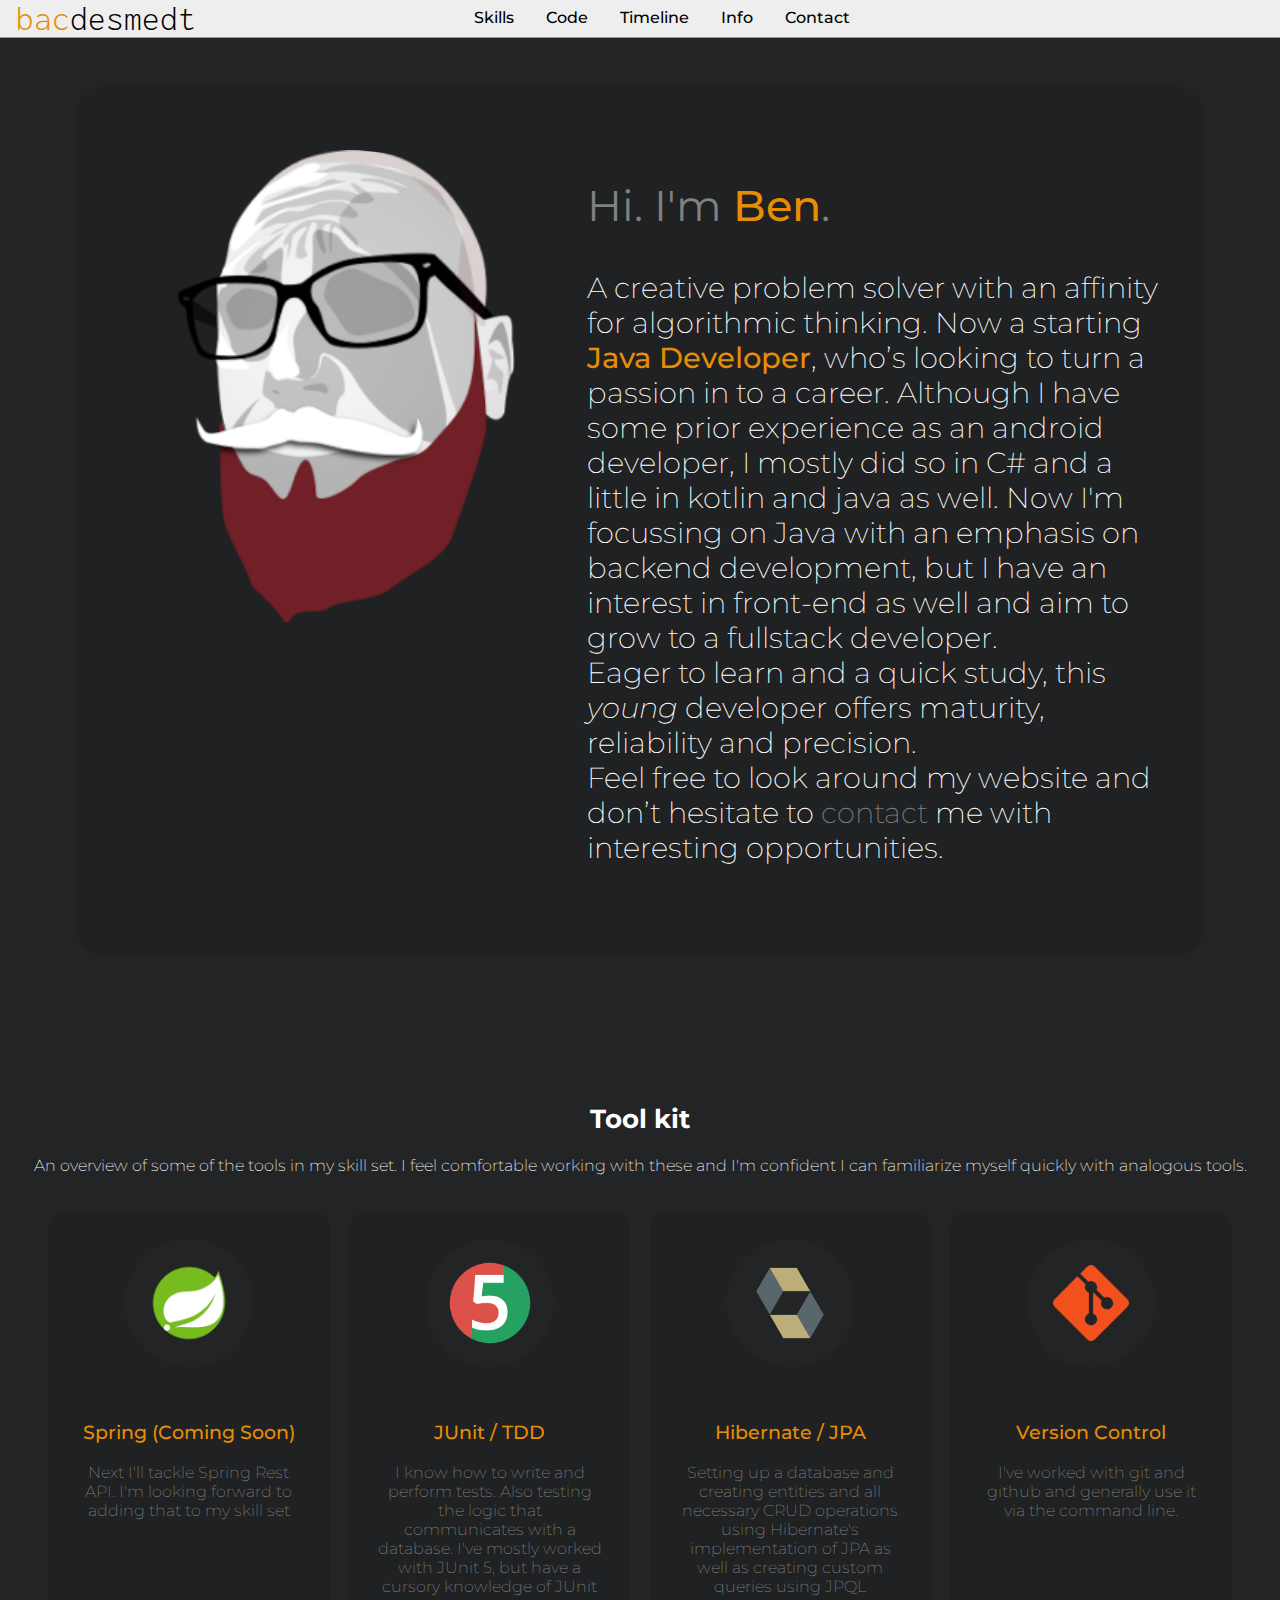
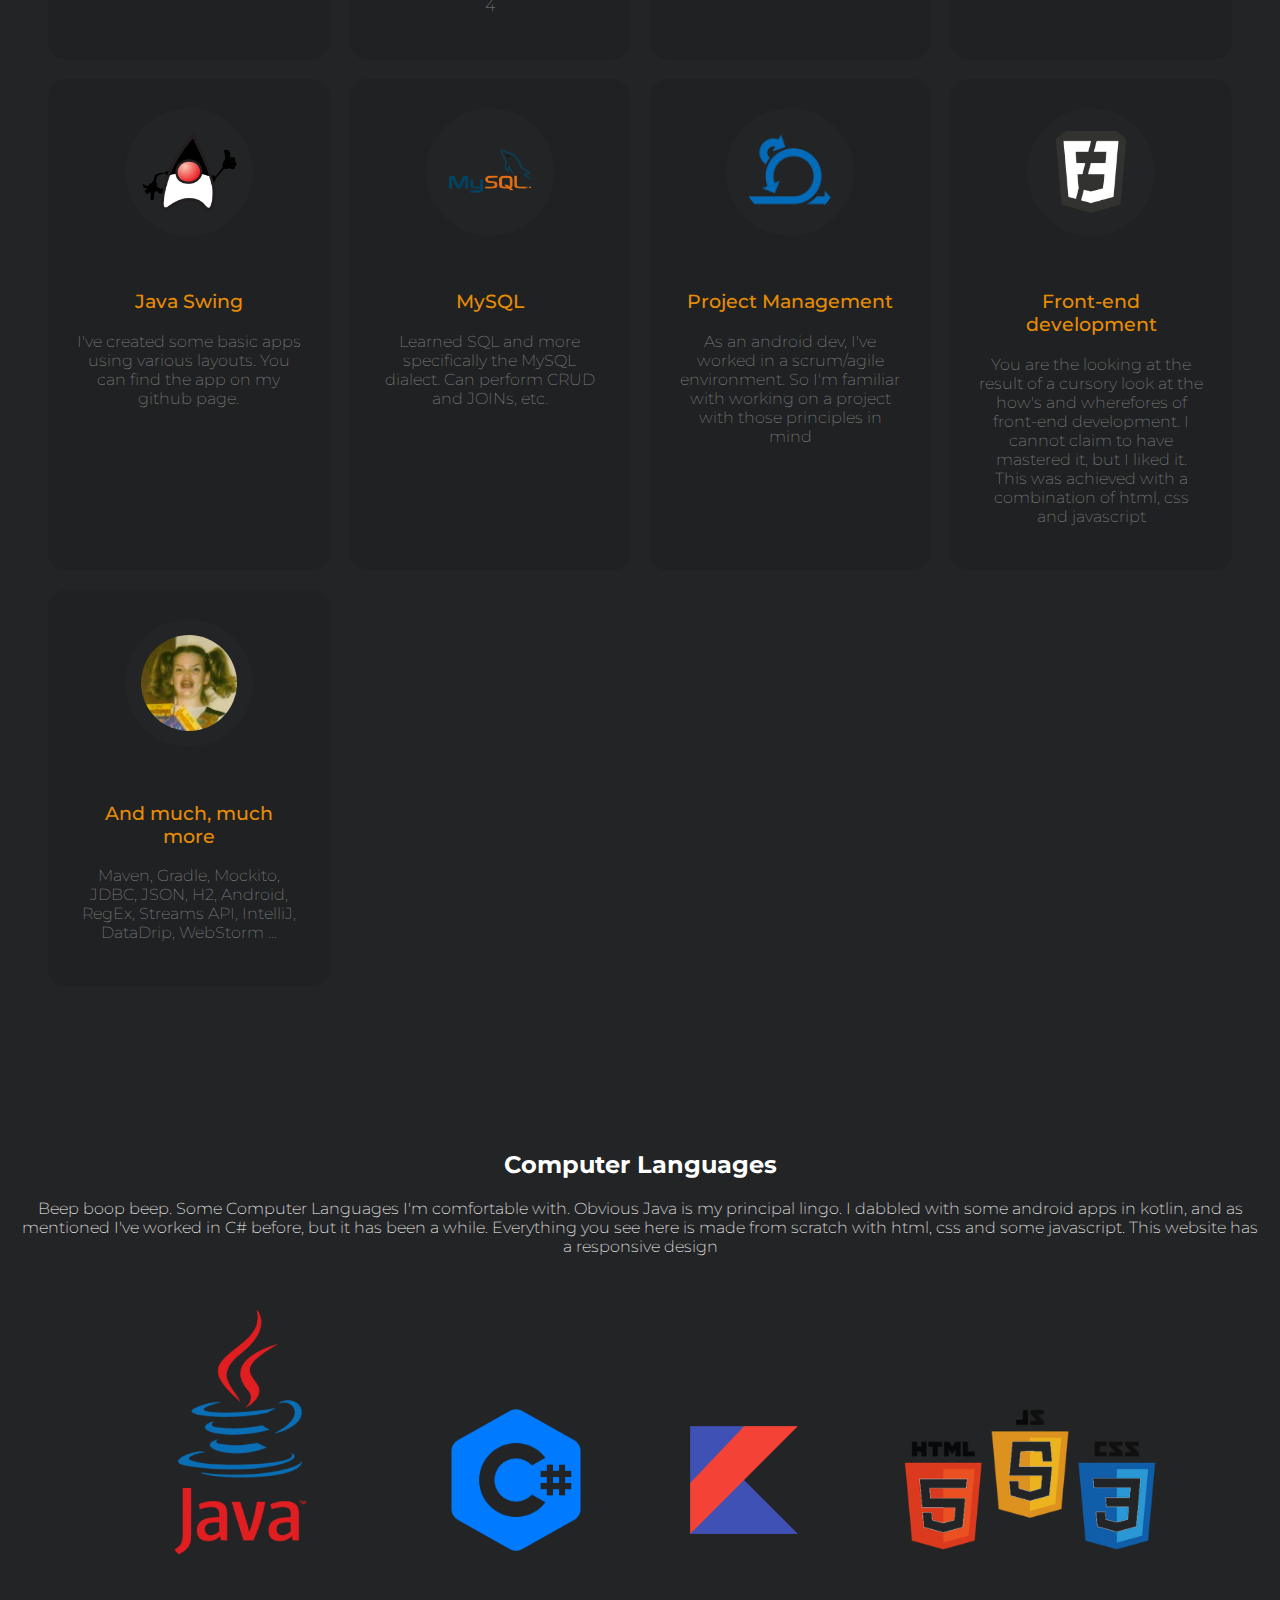
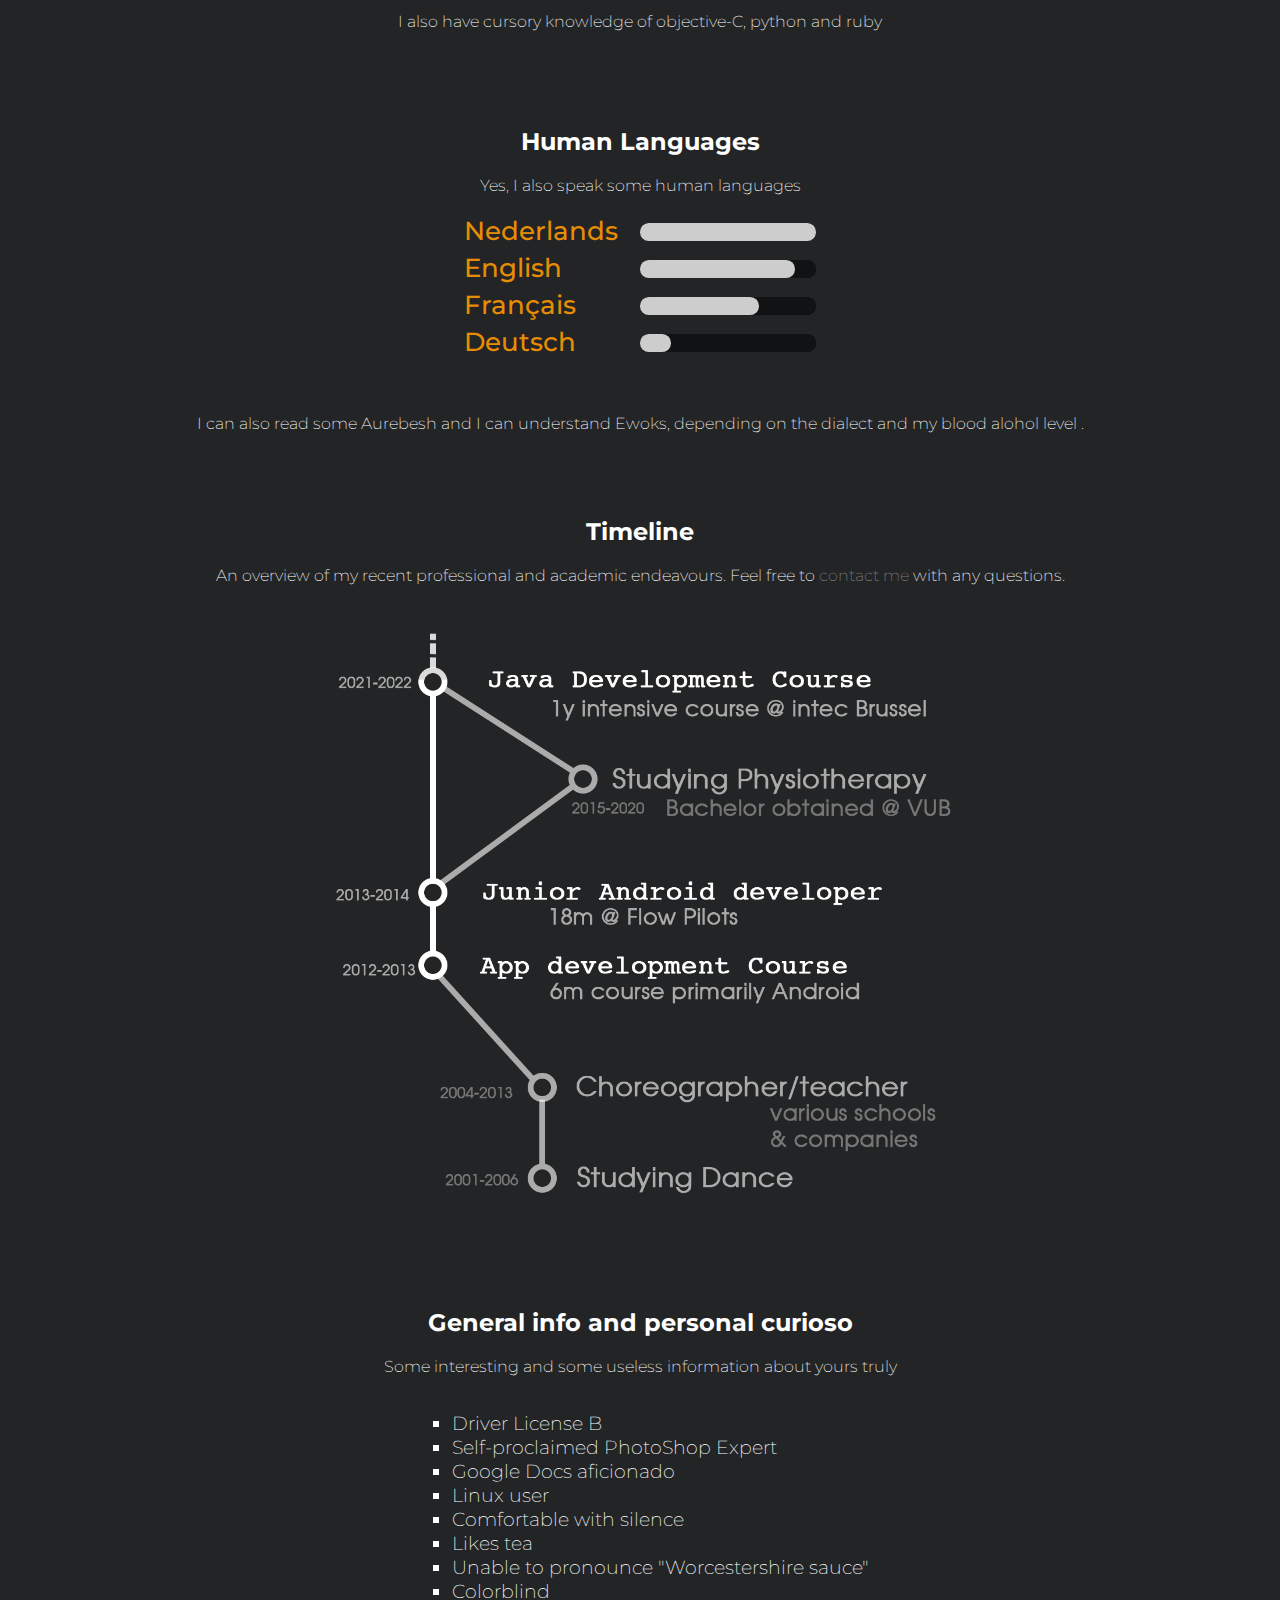
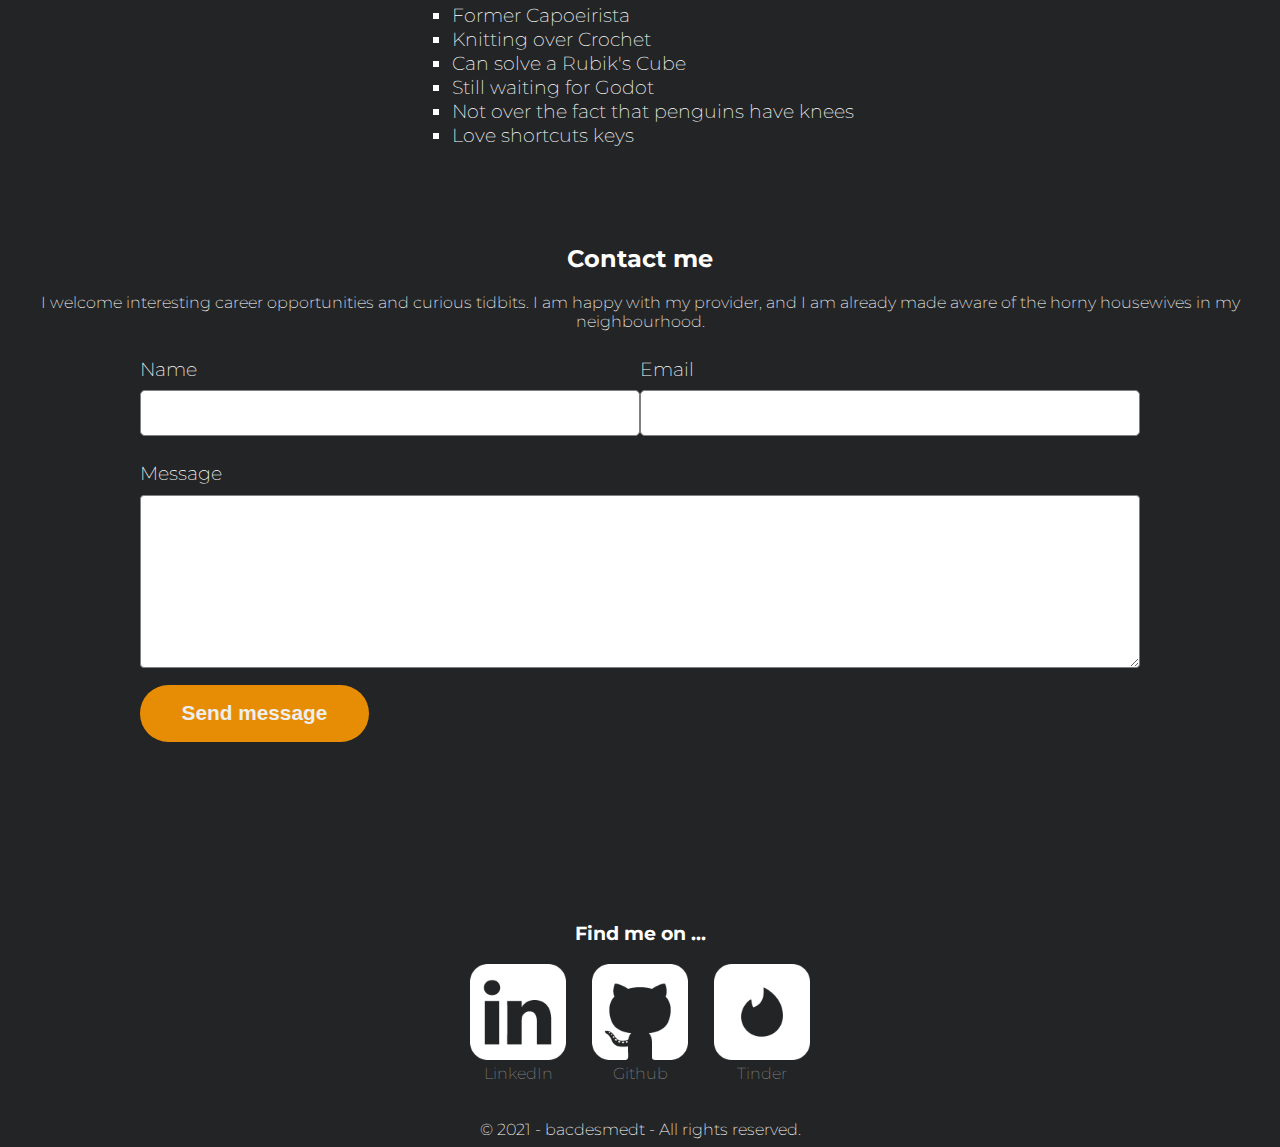
==== index.html @ c7a1760e "refactoring" ====
<!DOCTYPE html>
<html lang="en" xmlns="http://www.w3.org/1999/html" prefix="og: https://ogp.me/ns#">
<head>
    <meta charset="UTF-8">
    <meta name="viewport" content="width=device-width, initial-scale=1.0">
    <title>bacdesmedt</title>
    <meta property="og:title" content="bacdesmedt" />
    <meta property="og:description" content="Java Dev looking for career opportunities" />
    <meta property="og:url" content="https://bendesmedt.github.io/" />
    <meta property="og:image" content="https://bendesmedt.github.io/images/logo.svg" />
    <meta property="og:image:secure_url" content="https://bendesmedt.github.io/images/logo.svg" />
    <meta property="og:image:type" content="image/svg+xml" />
    <meta property="og:image:width" content="400" />
    <meta property="og:image:height" content="400" />
    <link rel="shortcut icon" type="image/png" href="images/logo.svg"/>
    <link rel="stylesheet" href="css/main.css">

</head>
<body class="main-body">

<header id="nav-header" class="navbar">
    <div class="container-header">
        <a class="logo-text" href="#intro"><span>bac</span>desmedt</a>
        <a class="logo-img" href="#intro"><img src="" alt="logo"></a>
        <img id="mobile-cta" class="mobile-menu" src="images/menu.svg" alt="Open Navigation">
        <nav>
            <img id="mobile-exit" class="mobile-menu-exit" src="images/exit.svg" alt="Close Navigation">
            <ul>
                <!--                <li><a href="#intro">Top</a></li>-->
                <li><a href="#tools">Skills</a></li>
                <li><a href="#languages">Code</a></li>
                <li><a href="#history">Timeline</a></li>
                <li><a href="#general">Info</a></li>
                <li><a href="#contact">Contact</a></li>
            </ul>
        </nav>
    </div>
    <script src="js/mobile-nav.js"></script>
</header>

<article id="intro">
    <div class="container">
        <div class="image-col">
            <img src="images/face.png" alt="man's face"/>
        </div>
        <div class="text-col">
            <p>
            <h1>Hi. I'm <strong>Ben</strong>.</h1>
            </p>
            <p>A creative problem solver with an affinity for algorithmic thinking. Now a starting
                <strong>Java Developer</strong>, who’s looking to turn a passion in to a career.
                Although I have some prior experience as an android developer, I mostly did so in C# and a little in
                kotlin
                and java as well. Now I'm focussing on Java with an emphasis on backend development, but I have an
                interest
                in front-end as well and aim to grow to a fullstack developer.<br>
                Eager to learn and a quick study, this <i>young</i> developer offers maturity,
                reliability
                and precision.<br>
                Feel free to look around my website and don’t hesitate to <a href="#contact">contact
                </a> me with interesting opportunities.
                <!--							<a href="#work" class="button large scrolly">Learn about what I do</a>-->
        </div>
    </div>
</article>

<article id="tools">
    <header>
        <h2>Tool kit</h2>
        <p>An overview of some of the tools in my skill set. I feel comfortable working with these and I'm confident
            I can familiarize myself quickly with analogous tools.</p>
    </header>
    <div class="tool-box">
        <article class="tool-frame">
            <span><img src="images/spring.png" alt="spring logo"></span>
            <h3>Spring (Coming Soon) </h3>
            <p>Next I'll tackle Spring Rest API. I'm looking forward to adding that to my skill set</p>
        </article>
        <article class="tool-frame">
            <span><img src="images/junit.png" alt="junit logo"></span>
            <h3>JUnit / TDD</h3>
            <p>I know how to write and perform tests. Also testing the logic that communicates with a database. I've
                mostly worked with JUnit 5, but have a cursory knowledge of JUnit 4</p>
        </article>
        <article class="tool-frame">
            <span><img src="images/hibernate.png" alt="hibernate logo"></span>
            <h3>Hibernate / JPA</h3>
            <p>Setting up a database and creating entities and all necessary CRUD operations using Hibernate's
                implementation of JPA as well as creating custom queries using JPQL</p>
        </article>
        <article class="tool-frame">
            <span><img src="images/git.png" alt="swing logo"></span>
            <h3>Version Control</h3>
            <p>I've worked with git and github and generally use it via the command line. </p>
        </article>
        <article class="tool-frame">
            <span><img src="images/javathumbsup.png" alt="swing logo"></span>
            <h3>Java Swing</h3>
            <p>I've created some basic apps using various layouts. You can find the app on my github page. </p>
        </article>
        <article class="tool-frame">
            <span><img src="images/mysql.png" alt="mysql logo"></span>
            <h3>MySQL</h3>
            <p>Learned SQL and more specifically the MySQL dialect. Can perform CRUD and JOINs, etc.</p>
        </article>
        <article class="tool-frame">
            <span><img src="images/scrum.png" alt="scrum / agile logo"></span>
            <h3>Project Management</h3>
            <p>As an android dev, I've worked in a scrum/agile environment. So I'm familiar with working on a
                project with those principles in mind </p>
        </article>
        <article class="tool-frame">
            <span><img src="images/frontend.png" alt="frontend logo"></span>
            <h3>Front-end development</h3>
            <p>You are the looking at the result of a cursory look at the how's and wherefores of
                front-end development. I cannot claim to have mastered it, but I liked it. This was achieved with a
                combination of html, css and javascript</p>
        </article>
        <article class="tool-frame">
            <span><img src="images/ermahgerd.png" alt="funny face"></span>
            <h3>And much, much more</h3>
            <p>Maven, Gradle, Mockito, JDBC, JSON, H2, Android, RegEx, Streams API, IntelliJ, DataDrip, WebStorm ...</p>
        </article>
    </div>
</article>

<article id="languages">
    <div class="computer-languages">
        <header>
            <h2>Computer Languages</h2>
            <p>Beep boop beep. Some Computer Languages I'm comfortable with. Obvious Java is my principal lingo. I
                dabbled with some android apps in kotlin, and as mentioned I've worked in C# before, but it has been
                a while. Everything you see here is made from scratch with html, css and some javascript. This
                website has a responsive design</p>
        </header>
        <div class="computer-languages-logos">
            <img src="images/java.png" alt="java logo" class="lingo" id="java-logo">
            <img src="images/csharp.png" alt="C sharp logo" class="lingo">
            <img src="images/kotlin.png" alt="kotlin logo" class="lingo">
            <img src="images/frontend3.png" alt="logos of html, javascript and css" class="lingo">
        </div>
        <p>I also have cursory knowledge of objective-C, python and ruby</p>
    </div>
    <div class="human-languages">
        <header>
            <h2>Human Languages</h2>
            <p>Yes, I also speak some human languages</p>
        </header>
        <table class="language-table">
            <tr>
                <td><label for="file">Nederlands</label></td>
                <td>
                    <progress id="file" value="100" max="100"></progress>
                </td>
            </tr>
            <tr>
                <td><label for="file">English</label></td>
                <td>
                    <progress id="file" value="88" max="100"></progress>
                </td>
            </tr>
            <tr>
                <td><label for="file">Français</label></td>
                <td>
                    <progress id="file" value="68" max="100"></progress>
                </td>
            </tr>
            <tr>
                <td><label for="file">Deutsch</label></td>
                <td>
                    <progress id="file" value="18" max="100"></progress>
                </td>
            </tr>
        </table>
        <p>I can also read some Aurebesh and I can understand Ewoks, depending on the dialect and my blood alohol level
            .</p>
    </div>
</article>

<article id="history">
    <div class="history-container">
        <header>
            <h2>Timeline</h2>
            <p>An overview of my recent professional and academic endeavours. Feel free to <a href="#contact">contact me
            </a> with any questions. </p>
        </header>
        <img src="images/timelinewhite.png" alt="timeline of my career" class="timeline">
    </div>
</article>

<article id="general">
        <header>
            <h2>General info and personal curioso</h2>
            <p>Some interesting and some useless information about yours truly</p>
        </header>
    <div class="general-container">
        <ul class="curioso">
            <li>Driver License B</li>
            <li>Self-proclaimed PhotoShop Expert</li>
            <li>Google Docs aficionado</li>
            <li>Linux user</li>
            <li>Comfortable with silence</li>
            <li>Likes tea</li>
            <li>Unable to pronounce "Worcestershire sauce"</li>
            <li>Colorblind</li>
            <li>Former Capoeirista</li>
            <li>Knitting over Crochet</li>
            <li>Can solve a Rubik's Cube</li>
            <li>Still waiting for Godot</li>
            <li>Not over the fact that penguins have knees</li>
            <li>Love shortcuts keys</li>
        </ul>
    </div>
</article>

<article id="contact">
    <header>
        <h2>Contact me</h2>
        <p>I welcome interesting career opportunities and curious tidbits.
            I am happy with my provider, and I am already made aware of the horny housewives in my neighbourhood.
        </p>
    </header>
    <div class="container">

        <form action="">
<!--        <form action="mailto:bac.desmedt@gmail.com">-->
            <div class="info-input">
                <div><label for="name">Name</label>
                    <input type="text" id="name" name="name"></div>
                <div><label for="email">Email</label>
                    <input type="email" id="email" name="email"></div>
            </div>

            <label for="message">Message</label>
            <textarea name="message" id="message" cols="30" rows="10"></textarea>

            <input type="submit" class="send-message-action" value="Send message">
        </form>

    </div>
</article>

<article id="socials">
    <div/>
    <h3>Find me on ...</h3>
    <div class="container">
        <div>
            <a href=" www.linkedin.com/in/bacdesmedt">
                <span class="label">
                    <img src="images/ic_linkedin.png" alt="LinkedIn">
                    <br>LinkedIn
                </span>
            </a>
        </div>
        <div>
            <a href="https://github.com/bacdesmedt">
                <span class="label">
                    <img src="images/ic_github.png" alt="GitHub">
                    <br>Github
                </span>
            </a>
        </div>
        <div>
            <a href="https://tinyurl.com/tinderben">
                <span class="label">
                    <img src="images/ic_tinder.png" alt="Tinder">
                    <br>Tinder
                </span>
            </a>
        </div>
        <!--                    <li><a href="#" class="icon brands fa-instagram"><span class="label">Instagram</span></a></li>-->

    </div>
</article>

<footer id="foot">
    <div>
        &copy; 2021 - bacdesmedt - All rights reserved.
    </div>
</footer>
</body>
</html>
---- css/main.css ----
@import url("https://fonts.googleapis.com/css2?family=Montserrat:wght@200;500;700&display=swap");
@import url("https://fonts.googleapis.com/css2?family=Inconsolata:wght@300;400;500&display=swap");
:root {
  --primary-color: #232425;
  --secundary-color: #202122;
  --accent-color: #e78d05;
  --light-color: #eeeeee;
  --light-color-fade: #eeeeee77;
}

html {
  scroll-behavior: smooth;
  -ms-overflow-style: none;
  scrollbar-width: none;
}
html::-webkit-scrollbar {
  display: none;
}

html, body, div, article, section, table {
  margin: 0;
  padding: 0;
  border: 0;
  font-family: "Montserrat", system-ui;
  font-weight: 200;
  font-size: 100%;
  vertical-align: center;
}

a {
  color: var(--light-color-fade);
  text-decoration: none;
}

ul {
  list-style-type: none;
}

body {
  background: var(--primary-color);
  color: white;
  max-width: 100%;
}

article {
  padding: 1.8em;
  text-align: center;
}

.sticky {
  position: fixed;
  top: 0;
  width: 100%;
}

.sticky + .main-body {
  padding-top: 102px;
}

header.navbar {
  background: var(--light-color);
  margin: 0;
  border-bottom: 1px solid var(--accent-color);
}
header.navbar .logo-text {
  display: none;
}
header.navbar .logo-img {
  width: 2em;
  height: 2em;
  content: url("../images/logo.svg");
}
header.navbar .logo-img:hover {
  content: url("../images/logorev.svg");
}
header.navbar nav {
  display: none;
}
header.navbar .container-header {
  margin: 0;
  padding: 0 1em;
  display: flex;
  place-content: space-between;
}
header.navbar .mobile-menu {
  cursor: pointer;
}
header.navbar nav.menu-btn {
  display: block;
}
header.navbar nav {
  position: fixed;
  z-index: 999;
  width: 46%;
  right: 0;
  top: 0;
  background: var(--primary-color);
  height: 100vh;
  padding: 1em;
}
header.navbar nav ul {
  margin-top: 5em;
}
header.navbar nav li a {
  color: white;
  text-decoration: none;
  display: block;
  padding: 0.5em;
  font-size: 1.3em;
  text-align: right;
}
header.navbar nav li a:hover {
  font-weight: bold;
}
header.navbar .mobile-menu-exit {
  float: right;
  margin: 0.5em;
  cursor: pointer;
}

#intro {
  text-align: center;
  margin-bottom: 3em;
}
#intro h1 {
  color: var(--light-color-fade);
  font-weight: 400;
  font-size: 1.8rem;
  padding-bottom: 0.2em;
}
#intro h1 strong {
  color: var(--accent-color);
  font-weight: 500;
}
#intro .image-col {
  margin-bottom: -5em;
}
#intro .image-col img {
  height: 10em;
  width: 10em;
  background: var(--secundary-color);
  border-radius: 100%;
  padding: 1em;
}
#intro .text-col {
  padding: 4em 2em 2em 2em;
  background: var(--secundary-color);
  text-align: left;
  border-radius: 2em;
}
#intro .text-col p {
  font-size: 1.1rem;
}
#intro .text-col p strong {
  color: var(--accent-color);
  font-weight: 500;
}

#tools {
  text-align: center;
}
#tools h2 {
  font-size: 1.2em;
}
#tools .tool-box {
  display: grid;
  padding: 1.2em;
  grid-gap: 1.2em;
  max-width: 100%;
}
#tools .tool-box .tool-frame {
  text-align: center;
  background: var(--secundary-color);
  margin: 0 auto;
  border-radius: 1.2em;
}
#tools .tool-box .tool-frame img {
  height: 6em;
  width: auto;
  padding: 1em;
  border-radius: 100%;
  margin: 0 1em 2em 1em;
  background: var(--primary-color);
}
#tools .tool-box .tool-frame h3 {
  color: var(--accent-color);
  font-weight: 500;
}
#tools .tool-box .tool-frame p {
  color: var(--light-color-fade);
}

#languages {
  text-align: center;
  padding: 1.2em;
}
#languages h2 {
  margin-top: 4em;
}
#languages img.lingo {
  height: 12em;
  width: auto;
  margin: 0 auto;
  padding: 1em;
}
#languages #java-logo {
  height: 18em;
  width: auto;
}
#languages table.language-table {
  text-align: left;
  margin: 0 auto 3em auto;
  font-size: 1.1em;
  font-weight: 300;
  max-width: 400px;
}
#languages table.language-table label {
  color: var(--accent-color);
  font-size: 1.5em;
  font-weight: 500;
}
#languages table.language-table progress {
  margin-left: 1em;
  background: #111213;
  border-radius: 0.5em;
}
#languages table.language-table progress::-webkit-progress-value {
  background: #111213;
  border-radius: 0.5em;
}
#languages table.language-table progress::-moz-progress-bar {
  background: #cdcdcd;
  border-radius: 0.5em;
}
#languages table.language-table progress::-webkit-progress-value {
  background: #cdcdcd;
  border-radius: 0.5em;
}
#languages table.language-table progress::-webkit-progress-bar {
  background: #111213;
  border-radius: 0.5em;
}

#history img {
  max-width: 100%;
}

#general div.general-container {
  text-align: center;
}
#general ul {
  display: inline-block;
  text-align: left;
  list-style-type: square;
  font-size: 1.2em;
}

#contact .container form {
  text-align: left;
}
#contact .container form label {
  display: block;
  font-size: 1.2em;
  margin-bottom: 0.5em;
  margin-top: 0.5em;
}
#contact .container form input, #contact .container form textarea {
  width: 100%;
  padding: 0.8em;
  margin-bottom: 1em;
  border-radius: 0.3em;
  border: 1px solid gray;
  box-sizing: border-box;
  font-size: 1em;
}
#contact .container form input[type=submit] {
  background-color: var(--accent-color);
  color: var(--light-color);
  font-weight: bold;
  font-size: 1.3em;
  border: none;
  margin-bottom: 5em;
  border-radius: 5em;
  display: inline-block;
  padding: 0.8em 2em;
  width: unset;
  cursor: pointer;
}

#socials {
  text-align: center;
  justify-content: center;
  display: flex;
}
#socials .container {
  width: 100%;
  display: grid;
  grid-template-columns: repeat(3, 1fr);
  grid-gap: 1.6em;
}
#socials .container div {
  margin: 0 auto;
  max-width: 100px;
}
#socials img {
  width: 6em;
  height: auto;
}

#foot {
  justify-content: center;
  text-align: center;
}
#foot div {
  margin: 0.5em auto;
}

@media only screen and (min-width: 728px) {
  header.navbar {
    margin: 0;
  }
  header.navbar .mobile-menu, header.navbar .mobile-menu-exit {
    display: none;
  }
  header.navbar nav {
    display: flex;
    justify-content: center;
    background: none;
    position: relative;
    height: auto;
    width: 100%;
    padding: 0;
  }
  header.navbar nav ul {
    margin: 0.4em 0 0.4em -3em;
  }
  header.navbar nav li {
    float: left;
  }
  header.navbar nav li a {
    color: black;
    font-size: 1em;
    font-weight: 500;
    padding: 0.1em 1em;
  }
  header.navbar nav li a:hover {
    color: var(--accent-color);
    font-weight: 500;
  }
  header.navbar nav li a:active {
    color: var(--accent-color);
  }
  header.navbar nav #current a {
    font-weight: bold;
    color: var(--accent-color);
  }
  header.navbar nav #current a:hover {
    color: black;
  }

  #intro .image-col {
    margin-bottom: -8em;
  }
  #intro .image-col img {
    height: 14em;
    width: 14em;
  }
  #intro .text-col h1 {
    font-size: 2.2rem;
  }
  #intro .text-col p {
    font-size: 1.5rem;
  }

  #tools h2 {
    font-size: 1.6em;
  }
  #tools .tool-box {
    grid-template-columns: repeat(2, 1fr);
  }

  #history img {
    max-width: 640px;
  }

  .info-input {
    display: flex;
  }
  .info-input div {
    margin: 0 auto;
    width: 50%;
  }
  .info-input div input #name {
    margin-right: 1.6em;
  }

  #socials {
    justify-content: center;
    display: flex;
  }
}
@media only screen and (min-width: 960px) {
  header.navbar .logo-img {
    display: none;
  }
  header.navbar .logo-text {
    display: flex;
    text-decoration: none;
    font-family: "Inconsolata", system-ui;
    font-weight: 300;
    font-size: 2.2em;
    margin-right: 5em;
    color: black;
  }
  header.navbar .logo-text span {
    color: var(--accent-color);
  }
  header.navbar .logo-text:hover {
    color: var(--accent-color);
  }
  header.navbar .logo-text:hover span {
    color: black;
  }
  header.navbar nav ul {
    margin: 0.4em 0 0.4em -22em;
  }

  #tools .tool-box {
    grid-template-columns: repeat(3, 1fr);
  }

  #contact .container {
    max-width: 1000px;
    margin: auto;
  }
}
@media only screen and (min-width: 1080px) {
  #intro {
    display: grid;
    padding: 3em;
  }
  #intro .container {
    display: flex;
    background: var(--secundary-color);
    border-radius: 2em;
    padding: 4em 2em;
    margin: 0 auto;
    max-width: 90%;
  }
  #intro .image-col {
    margin: 0;
    padding: 0;
  }
  #intro .image-col img {
    height: 20em;
    width: 20em;
    background: none;
    padding: 1em;
    vertical-align: center;
  }
  #intro .text-col {
    padding: 2em 2em 2em 2em;
    background: var(--secundary-color);
    text-align: left;
    border-radius: 2em;
  }
}
@media only screen and (min-width: 1280px) {
  #intro .image-col {
    margin: 0;
    padding: 0;
  }
  #intro .image-col img {
    padding: 0;
    width: 30em;
    height: auto;
  }
  #intro .text-col {
    padding: 0;
  }
  #intro .text-col h1 {
    font-size: 2.7rem;
  }
  #intro .text-col p {
    font-size: 1.8rem;
  }

  #tools .tool-box {
    grid-template-columns: repeat(4, 1fr);
  }
}
@media only screen and (min-width: 1680px) {
  #intro .container {
    max-width: 1400px;
  }
}

/*# sourceMappingURL=main.css.map */
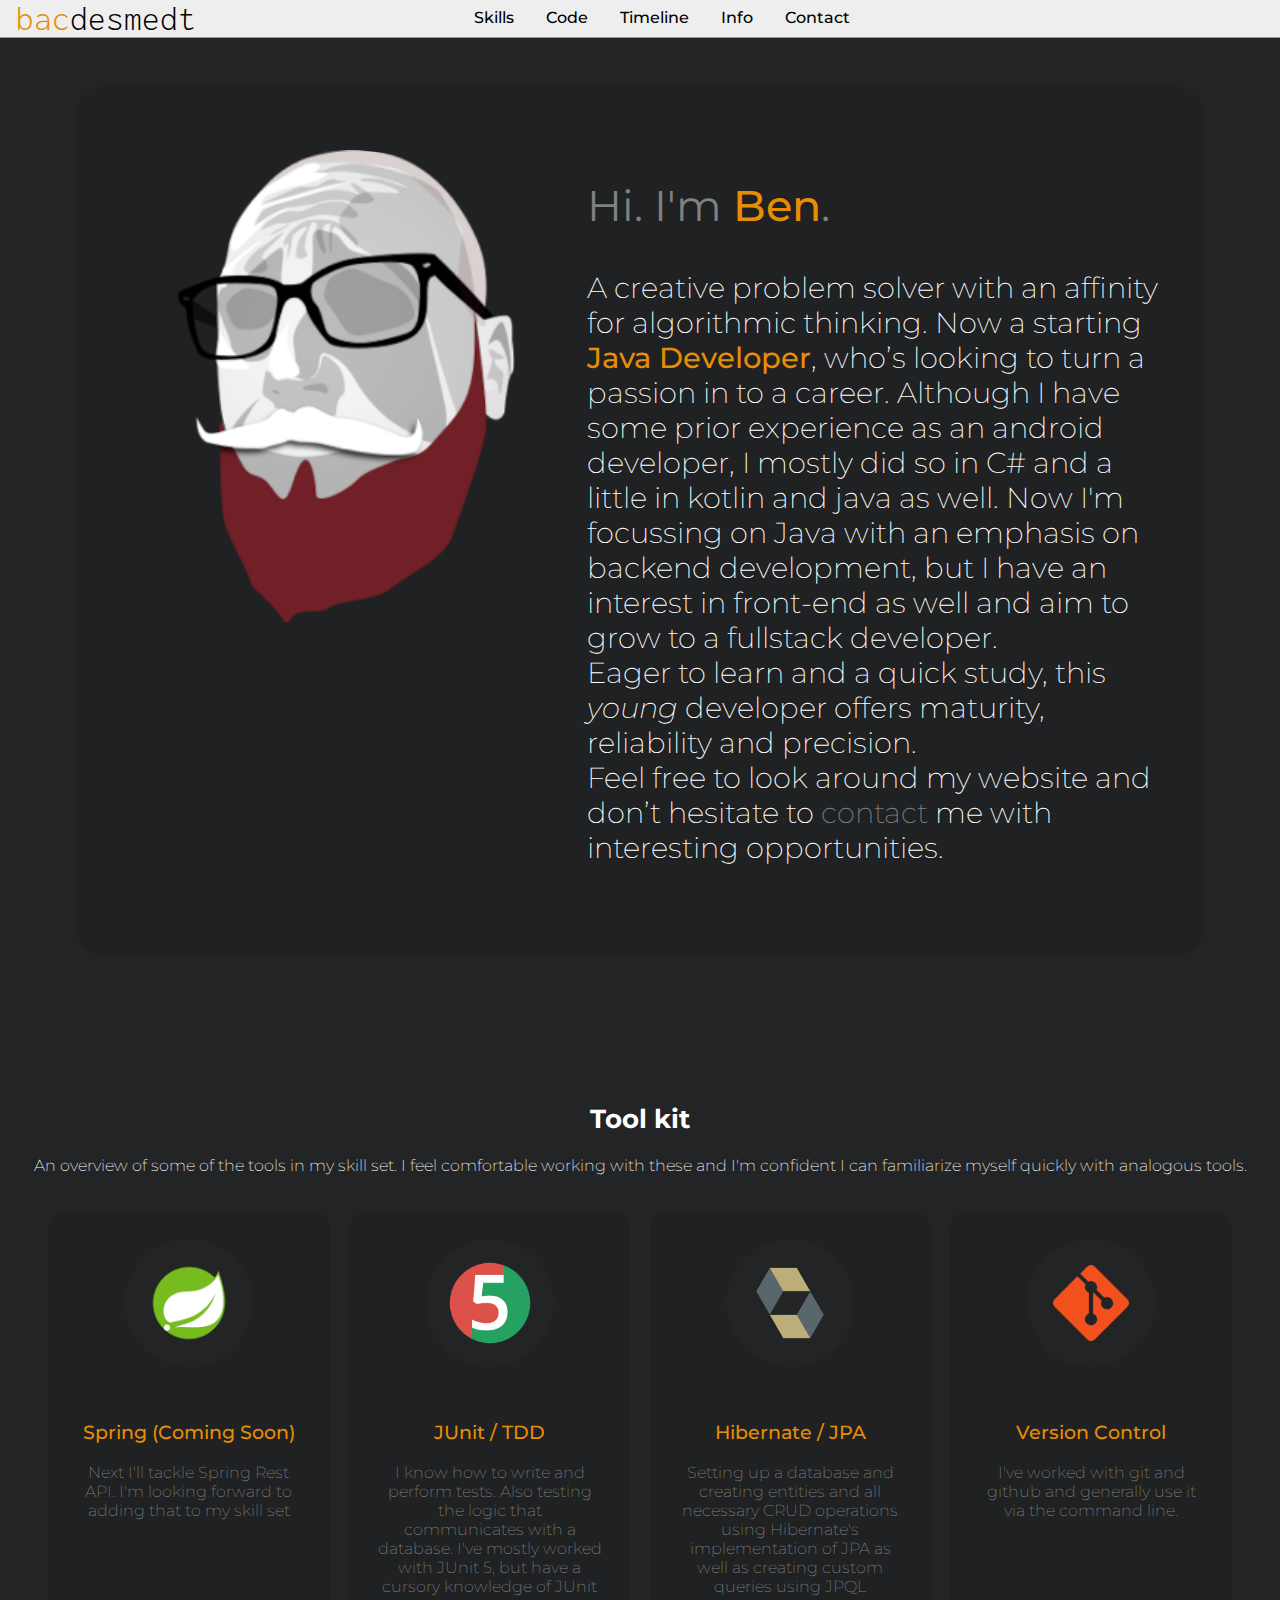
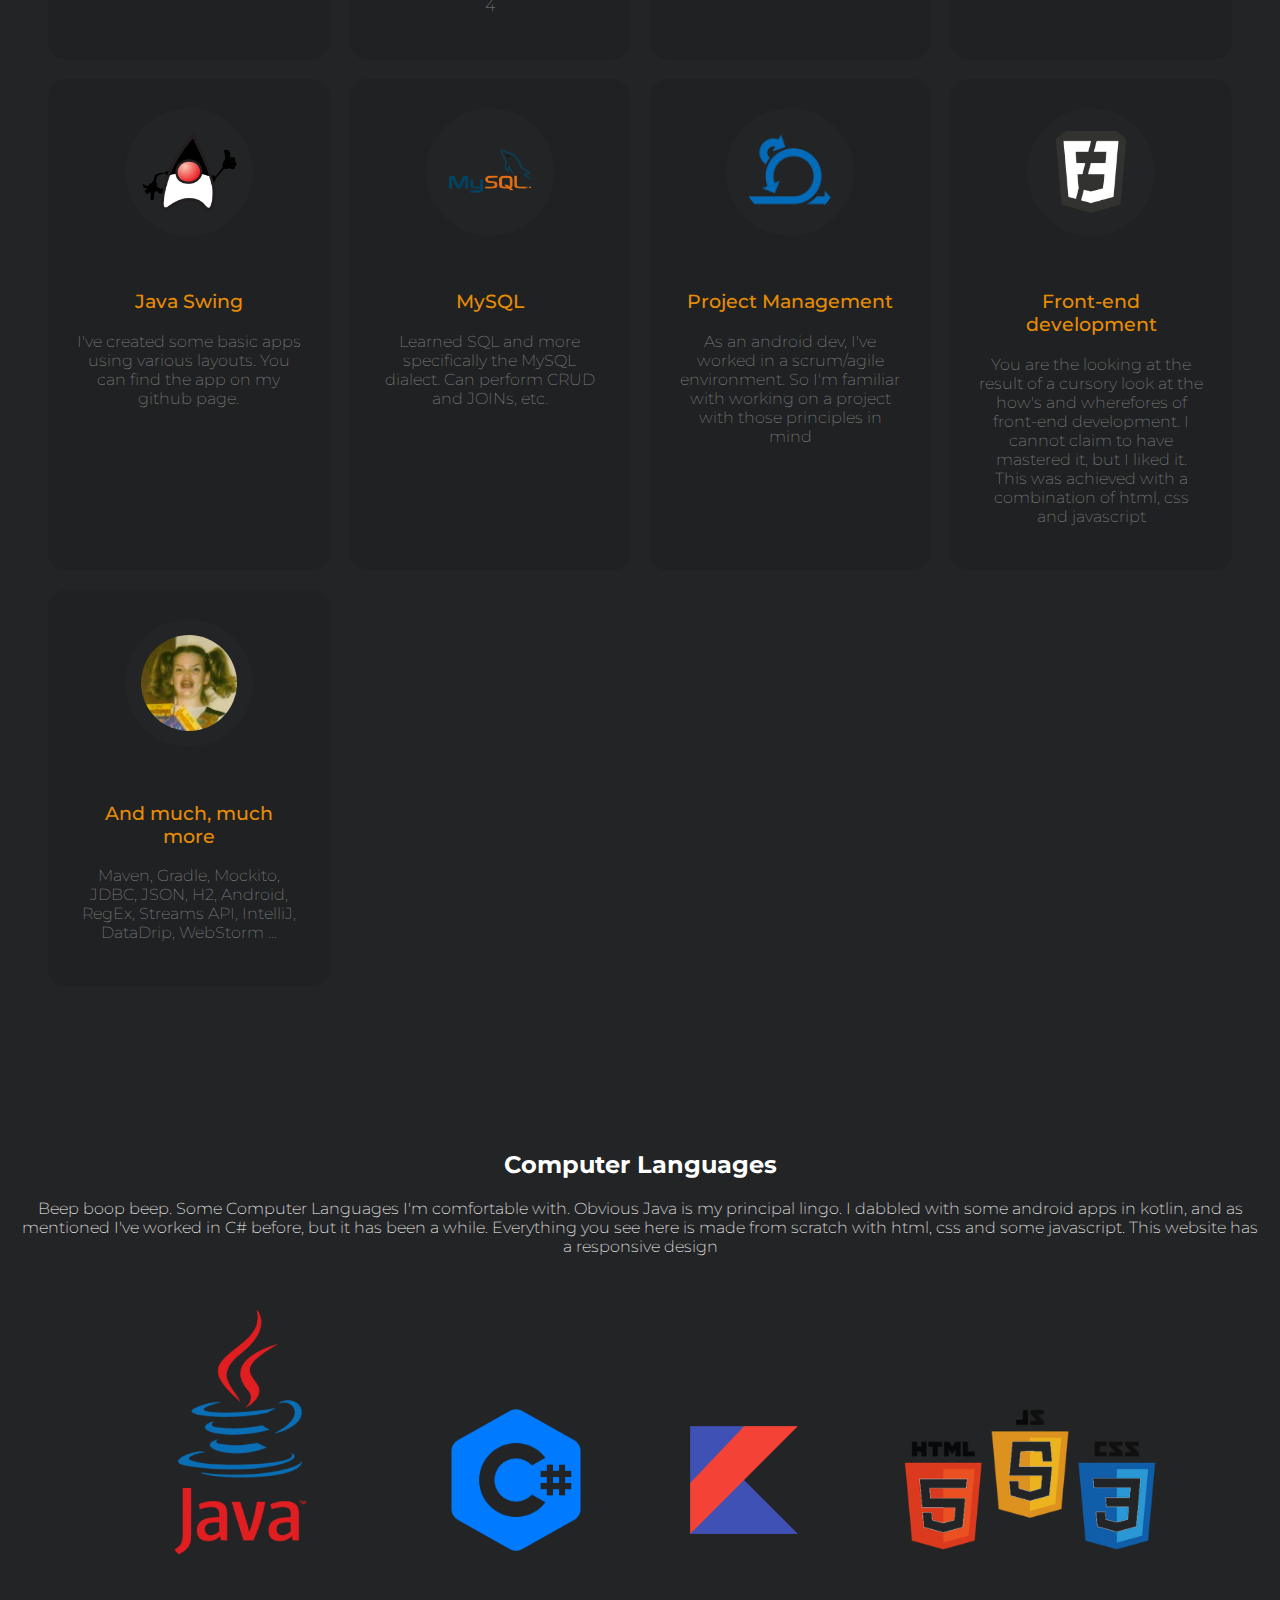
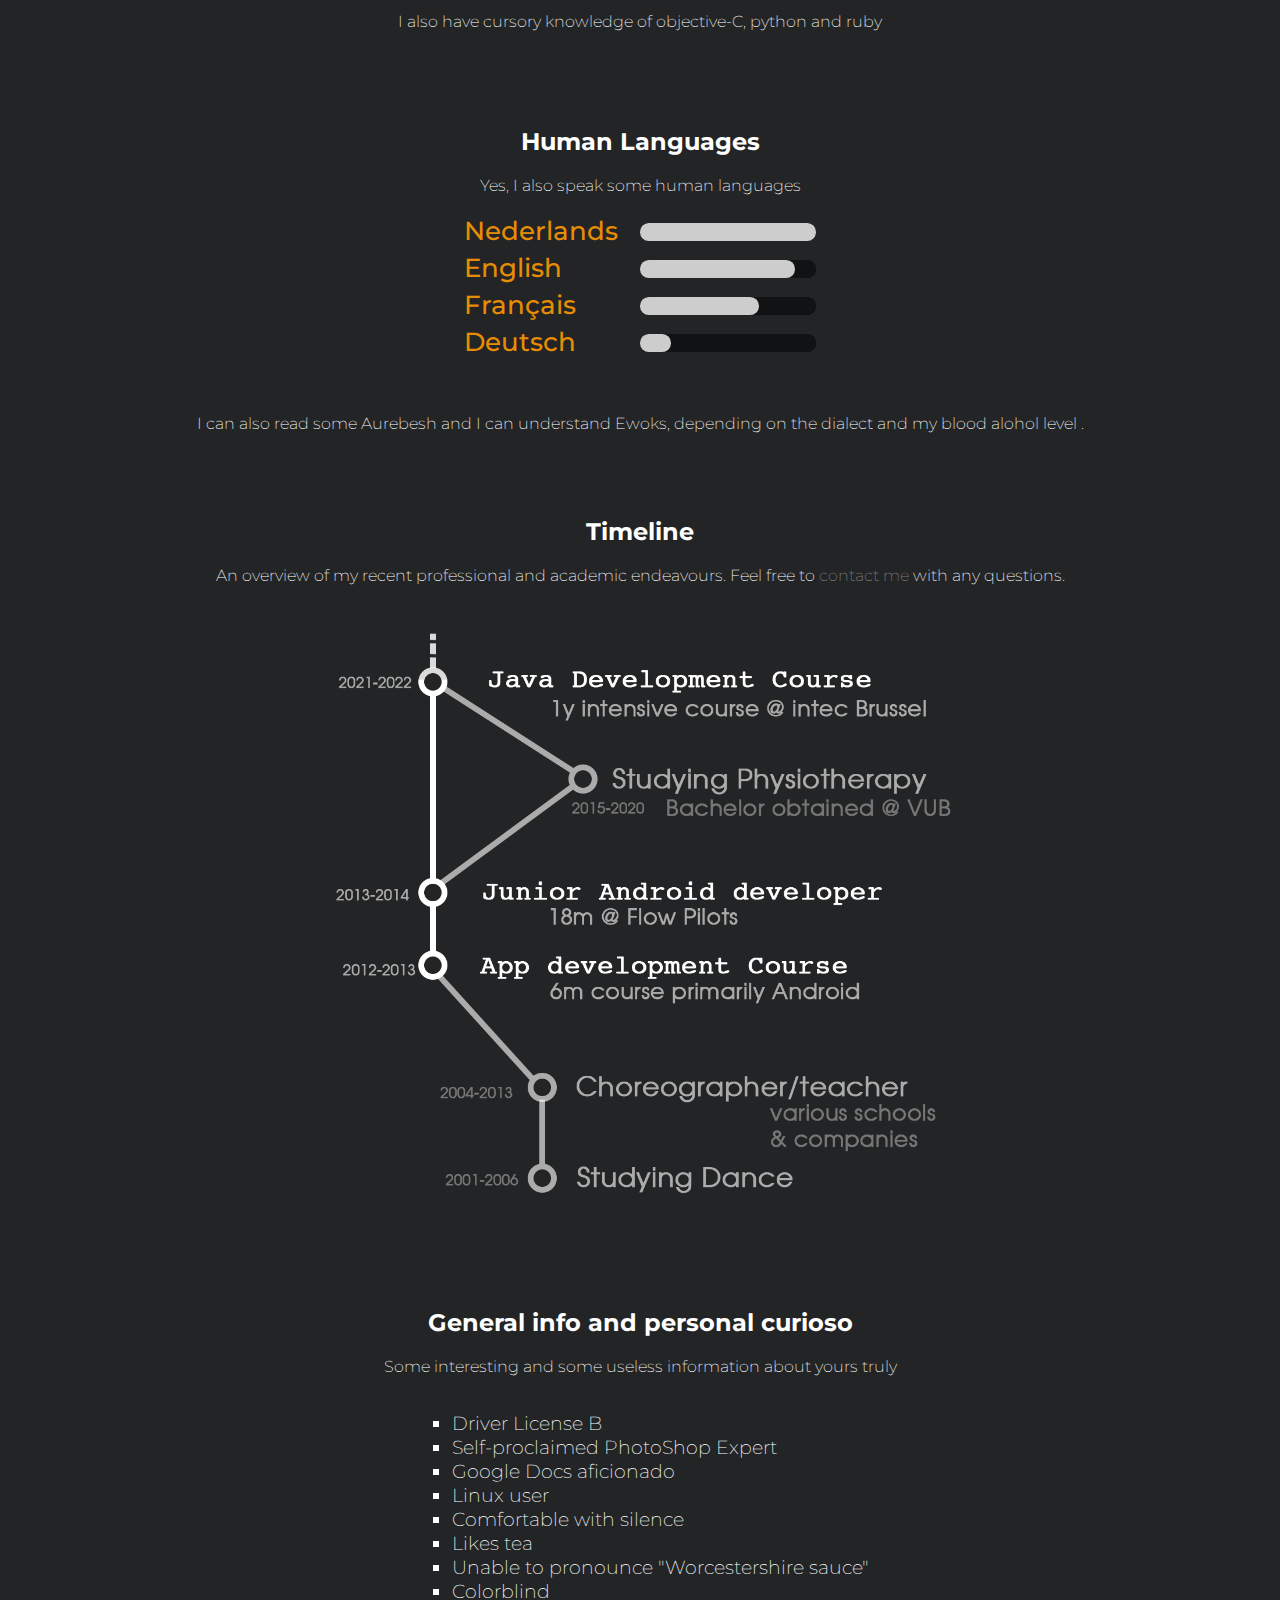
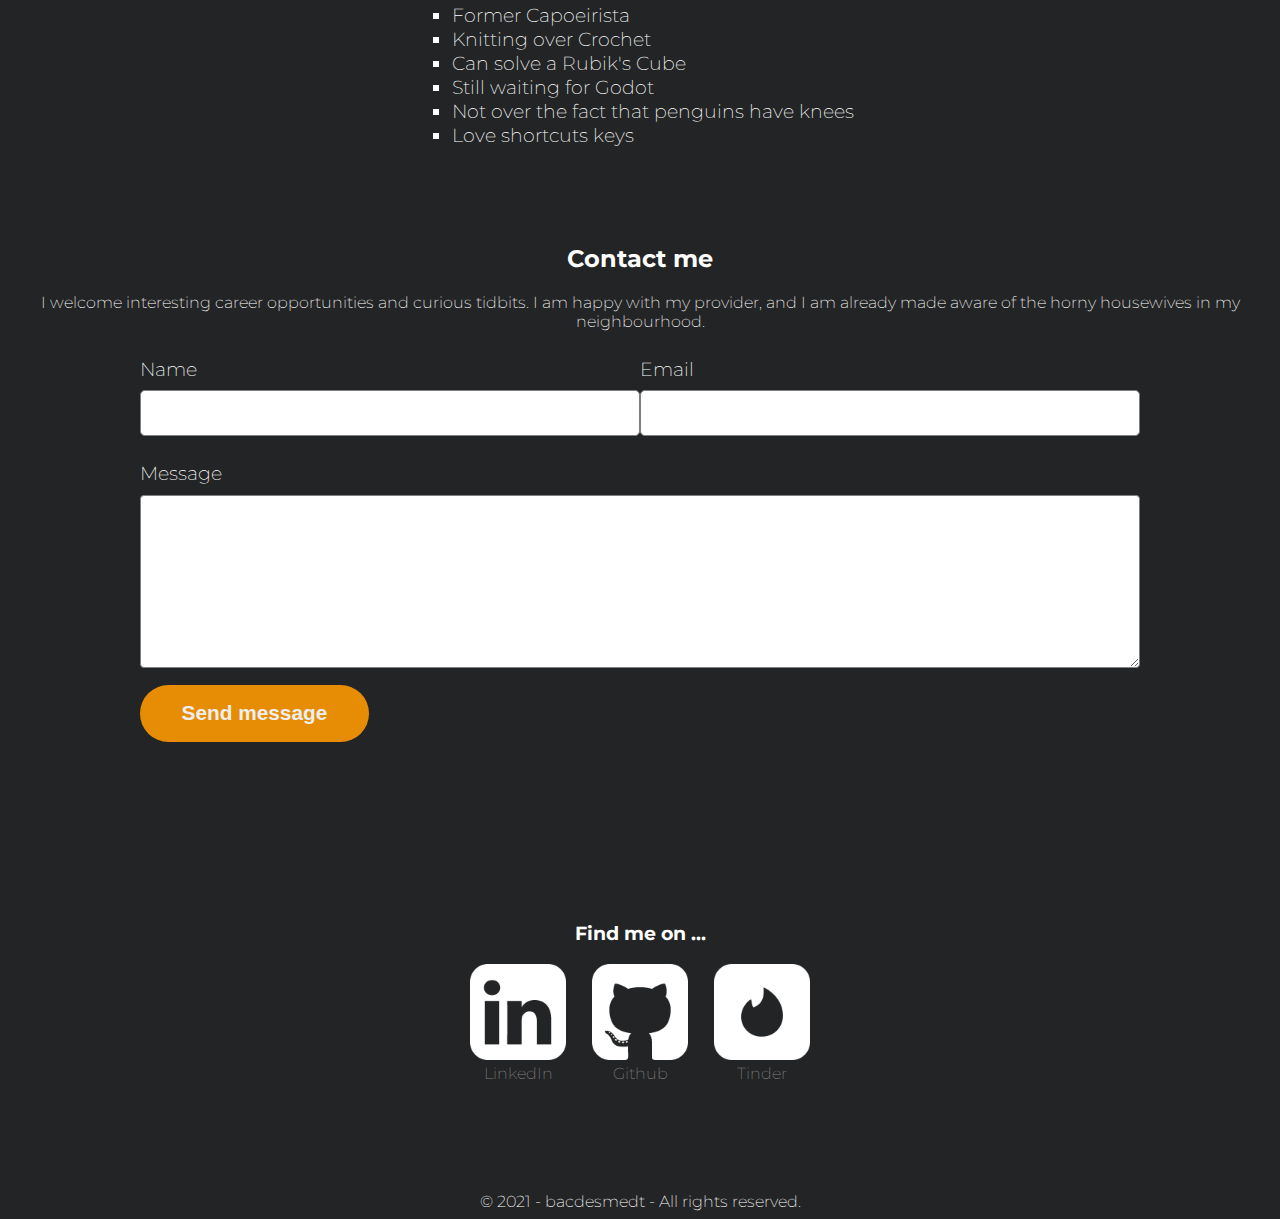
==== commit be9d3d93: "todos and users fetching" ====
--- a/index.html
+++ b/index.html
@@ -261,7 +261,7 @@
             </a>
         </div>
         <div>
-            <a href="https://tinyurl.com/tinderben">
+            <a href="https://bit.ly/3lR3HJJ">
                 <span class="label">
                     <img src="images/ic_tinder.png" alt="Tinder">
                     <br>Tinder
@@ -275,7 +275,7 @@
 
 <footer id="foot">
     <div>
-        &copy; 2021 - bacdesmedt - All rights reserved.
+        &copy; 2021 - <a href="todo.html">bacdesmedt</a> - All rights reserved.
     </div>
 </footer>
 </body>
--- a/css/main.css
+++ b/css/main.css
@@ -312,7 +312,10 @@
   text-align: center;
 }
 #foot div {
-  margin: 0.5em auto;
+  margin: 5em auto 0.5em auto;
+}
+#foot a {
+  color: white;
 }
 
 @media only screen and (min-width: 728px) {
@@ -347,9 +350,6 @@
     color: var(--accent-color);
     font-weight: 500;
   }
-  header.navbar nav li a:active {
-    color: var(--accent-color);
-  }
   header.navbar nav #current a {
     font-weight: bold;
     color: var(--accent-color);
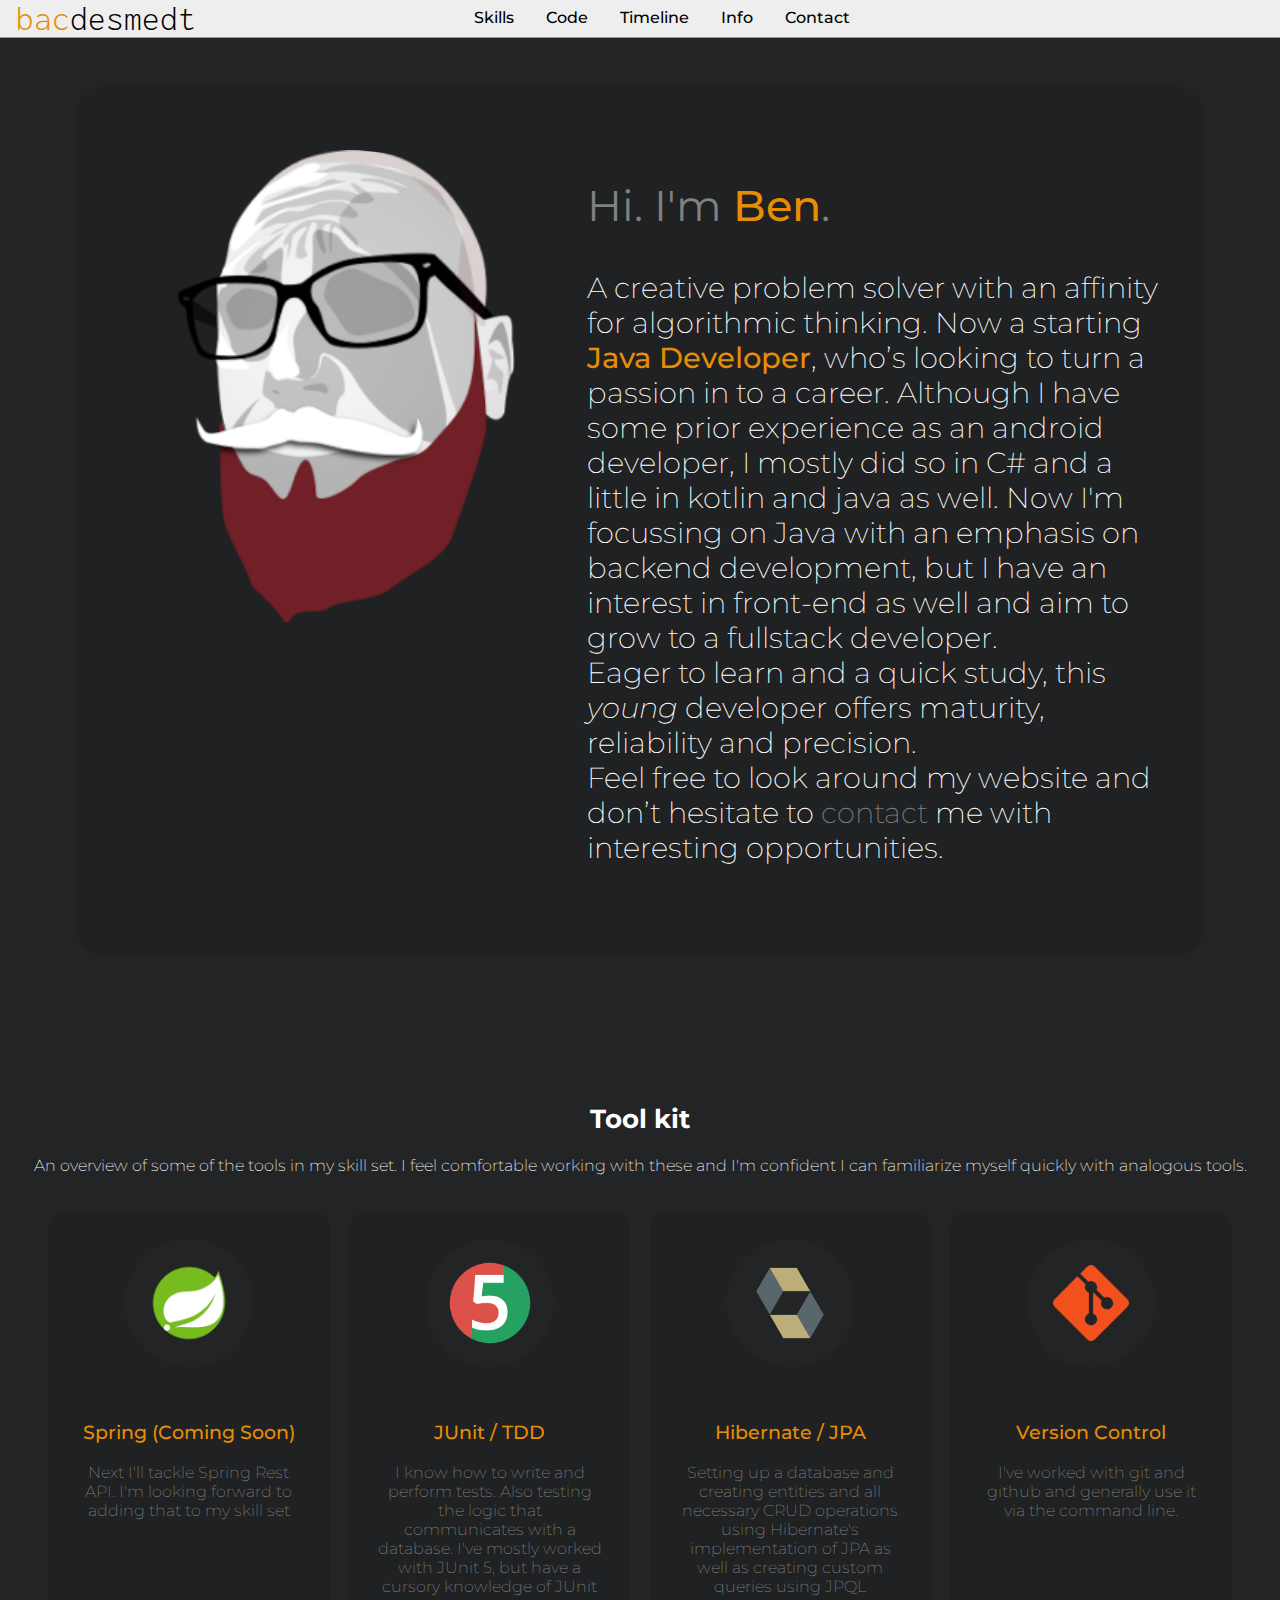
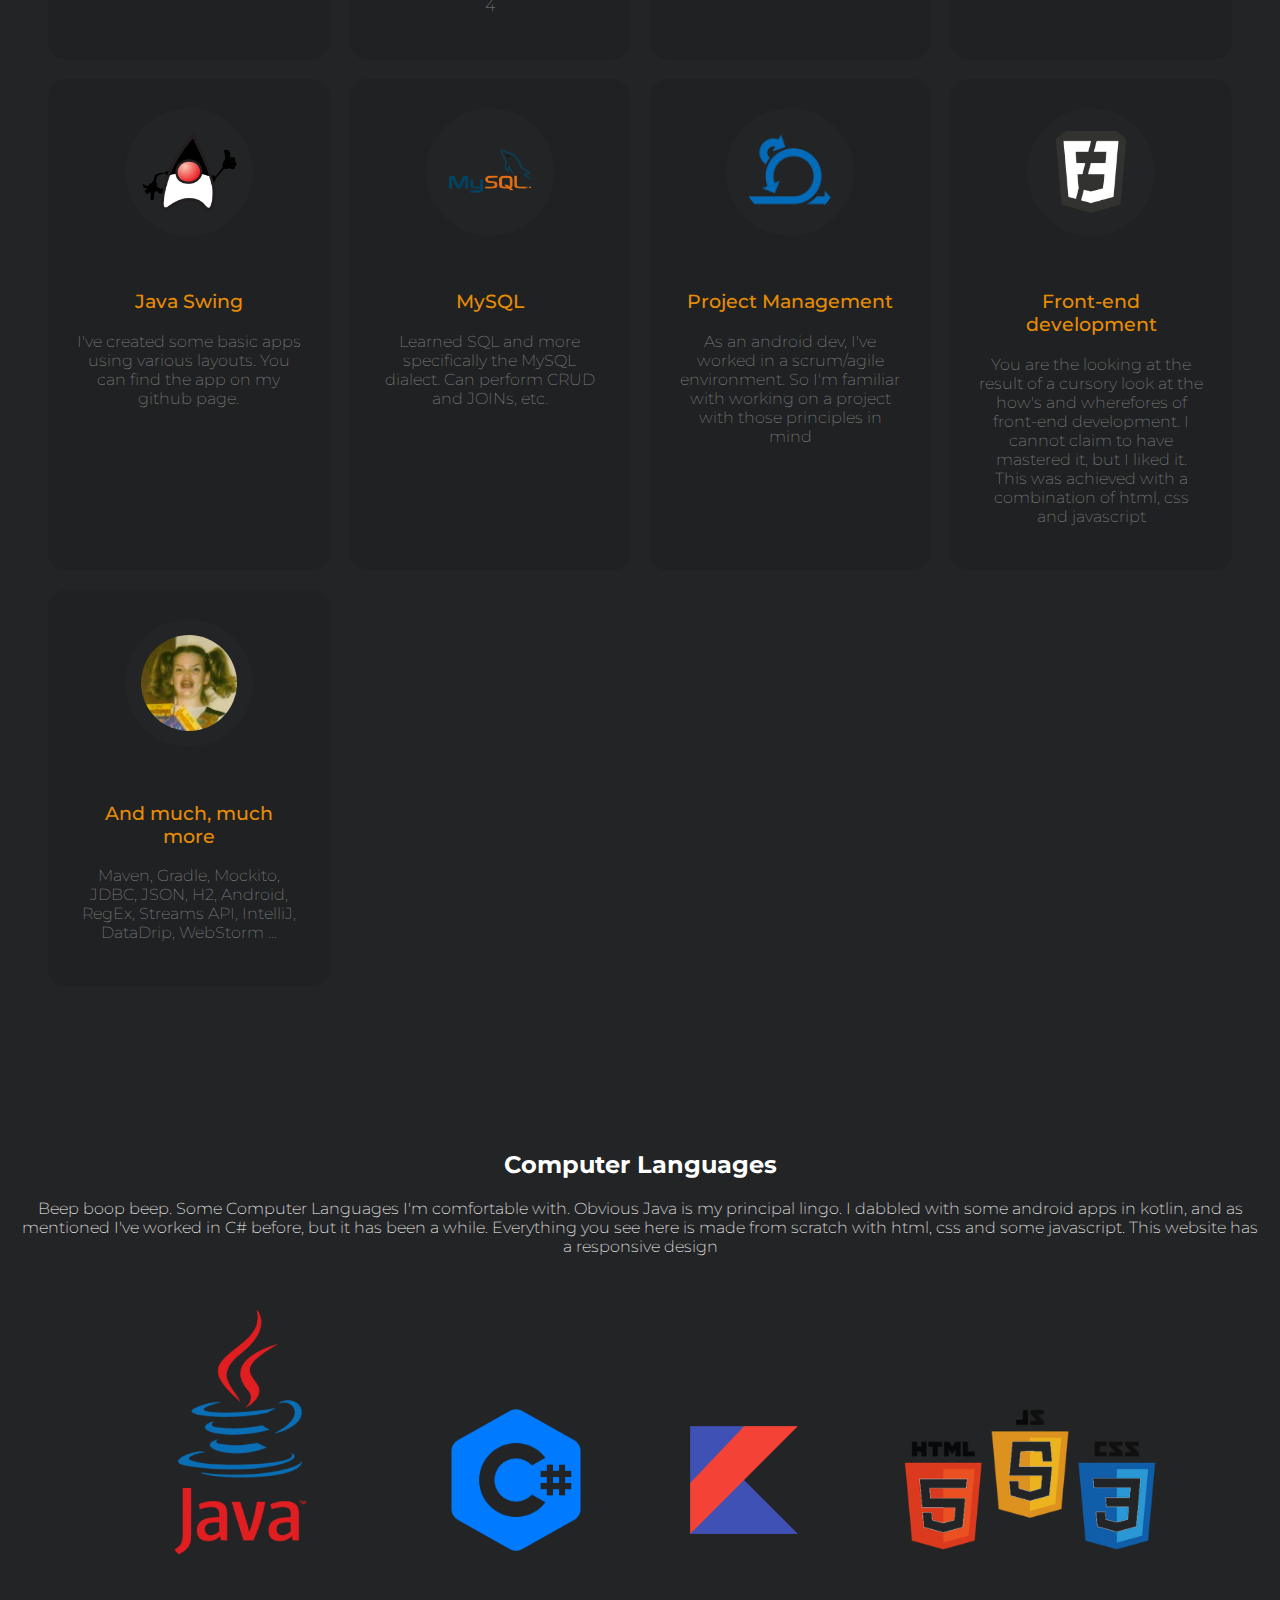
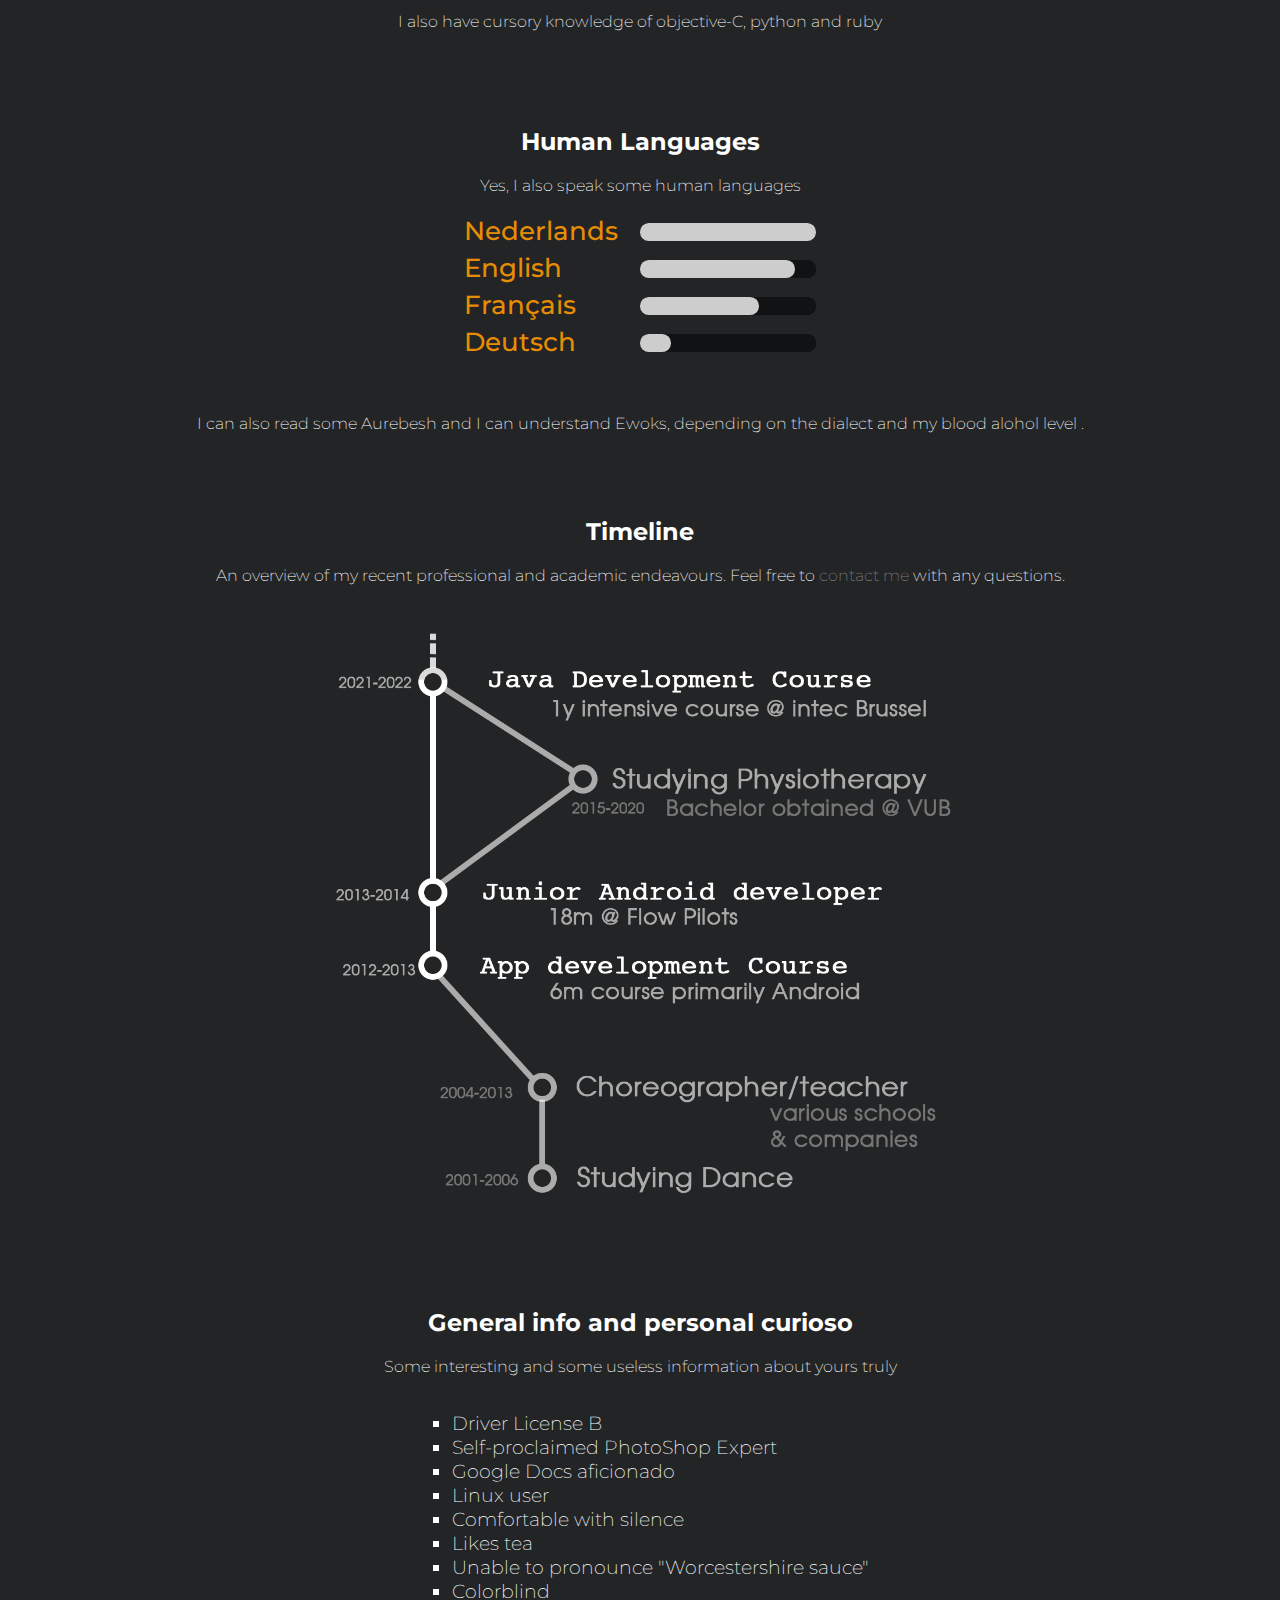
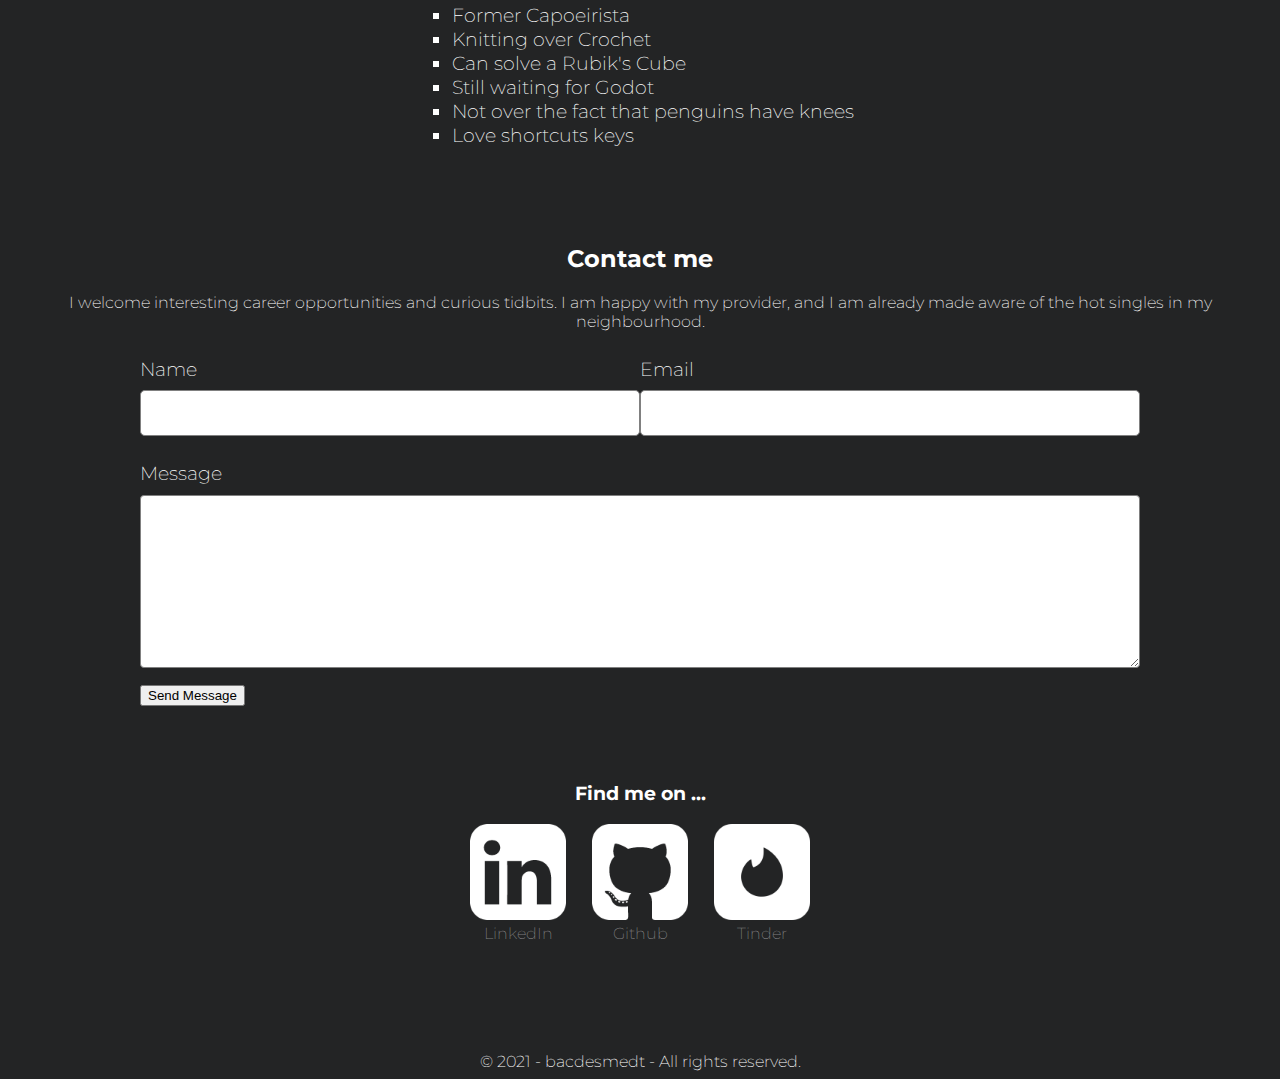
==== commit 872d42d9: "linkedin fix" ====
--- a/index.html
+++ b/index.html
@@ -4,14 +4,14 @@
     <meta charset="UTF-8">
     <meta name="viewport" content="width=device-width, initial-scale=1.0">
     <title>bacdesmedt</title>
-    <meta property="og:title" content="bacdesmedt" />
-    <meta property="og:description" content="Java Dev looking for career opportunities" />
-    <meta property="og:url" content="https://bendesmedt.github.io/" />
-    <meta property="og:image" content="https://bendesmedt.github.io/images/logo.svg" />
-    <meta property="og:image:secure_url" content="https://bendesmedt.github.io/images/logo.svg" />
-    <meta property="og:image:type" content="image/svg+xml" />
-    <meta property="og:image:width" content="400" />
-    <meta property="og:image:height" content="400" />
+    <meta property="og:title" content="bacdesmedt"/>
+    <meta property="og:description" content="Java Dev looking for career opportunities"/>
+    <meta property="og:url" content="https://bendesmedt.github.io/"/>
+    <meta property="og:image" content="https://bendesmedt.github.io/images/logo.svg"/>
+    <meta property="og:image:secure_url" content="https://bendesmedt.github.io/images/logo.svg"/>
+    <meta property="og:image:type" content="image/svg+xml"/>
+    <meta property="og:image:width" content="400"/>
+    <meta property="og:image:height" content="400"/>
     <link rel="shortcut icon" type="image/png" href="images/logo.svg"/>
     <link rel="stylesheet" href="css/main.css">
 
@@ -189,10 +189,10 @@
 </article>
 
 <article id="general">
-        <header>
-            <h2>General info and personal curioso</h2>
-            <p>Some interesting and some useless information about yours truly</p>
-        </header>
+    <header>
+        <h2>General info and personal curioso</h2>
+        <p>Some interesting and some useless information about yours truly</p>
+    </header>
     <div class="general-container">
         <ul class="curioso">
             <li>Driver License B</li>
@@ -217,13 +217,14 @@
     <header>
         <h2>Contact me</h2>
         <p>I welcome interesting career opportunities and curious tidbits.
-            I am happy with my provider, and I am already made aware of the horny housewives in my neighbourhood.
+            I am happy with my provider, and I am already made aware of the hot singles in my neighbourhood.
         </p>
     </header>
     <div class="container">
-
-        <form action="">
-<!--        <form action="mailto:bac.desmedt@gmail.com">-->
+<!--        <form>-->
+<!--            <form class="contact-form" action="contactform.php" method="post">-->
+                    <form action="https://formsubmit.co/bac.desmedt@gmail.com" method="POST" />
+            <!--        <form action="mailto:bac.desmedt@gmail.com">-->
             <div class="info-input">
                 <div><label for="name">Name</label>
                     <input type="text" id="name" name="name"></div>
@@ -233,8 +234,10 @@
 
             <label for="message">Message</label>
             <textarea name="message" id="message" cols="30" rows="10"></textarea>
-
-            <input type="submit" class="send-message-action" value="Send message">
+            <div class="send">
+                <button id="send-btn" type="submit">Send Message</button>
+                <div id="status"></div>
+            </div>
         </form>
 
     </div>
@@ -245,7 +248,7 @@
     <h3>Find me on ...</h3>
     <div class="container">
         <div>
-            <a href=" www.linkedin.com/in/bacdesmedt">
+            <a href="www.linkedin.com/in/bacdesmedt">
                 <span class="label">
                     <img src="images/ic_linkedin.png" alt="LinkedIn">
                     <br>LinkedIn
@@ -279,4 +282,7 @@
     </div>
 </footer>
 </body>
+
+<script src="https://cdn.jsdelivr.net/npm/jquery@3.2.1/dist/jquery.min.js"></script>
+<script src="js/send-form.js"></script>
 </html>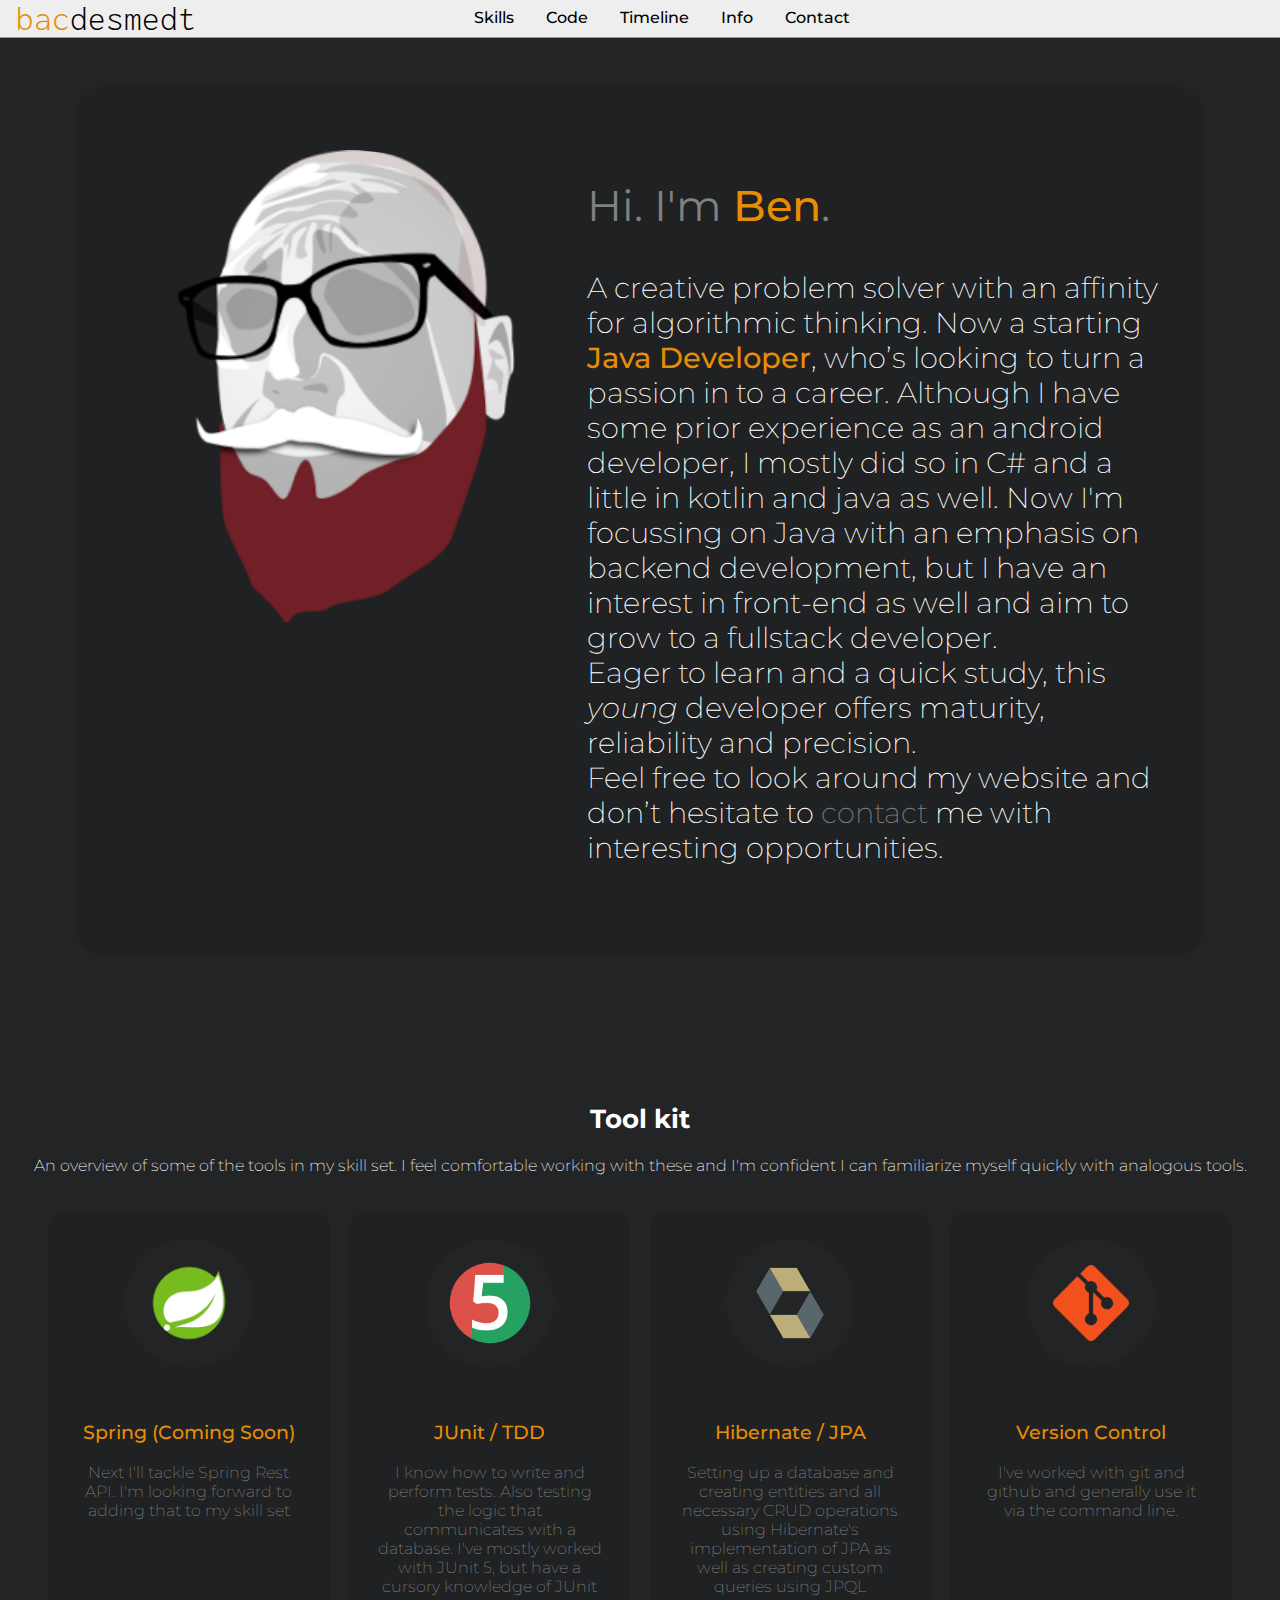
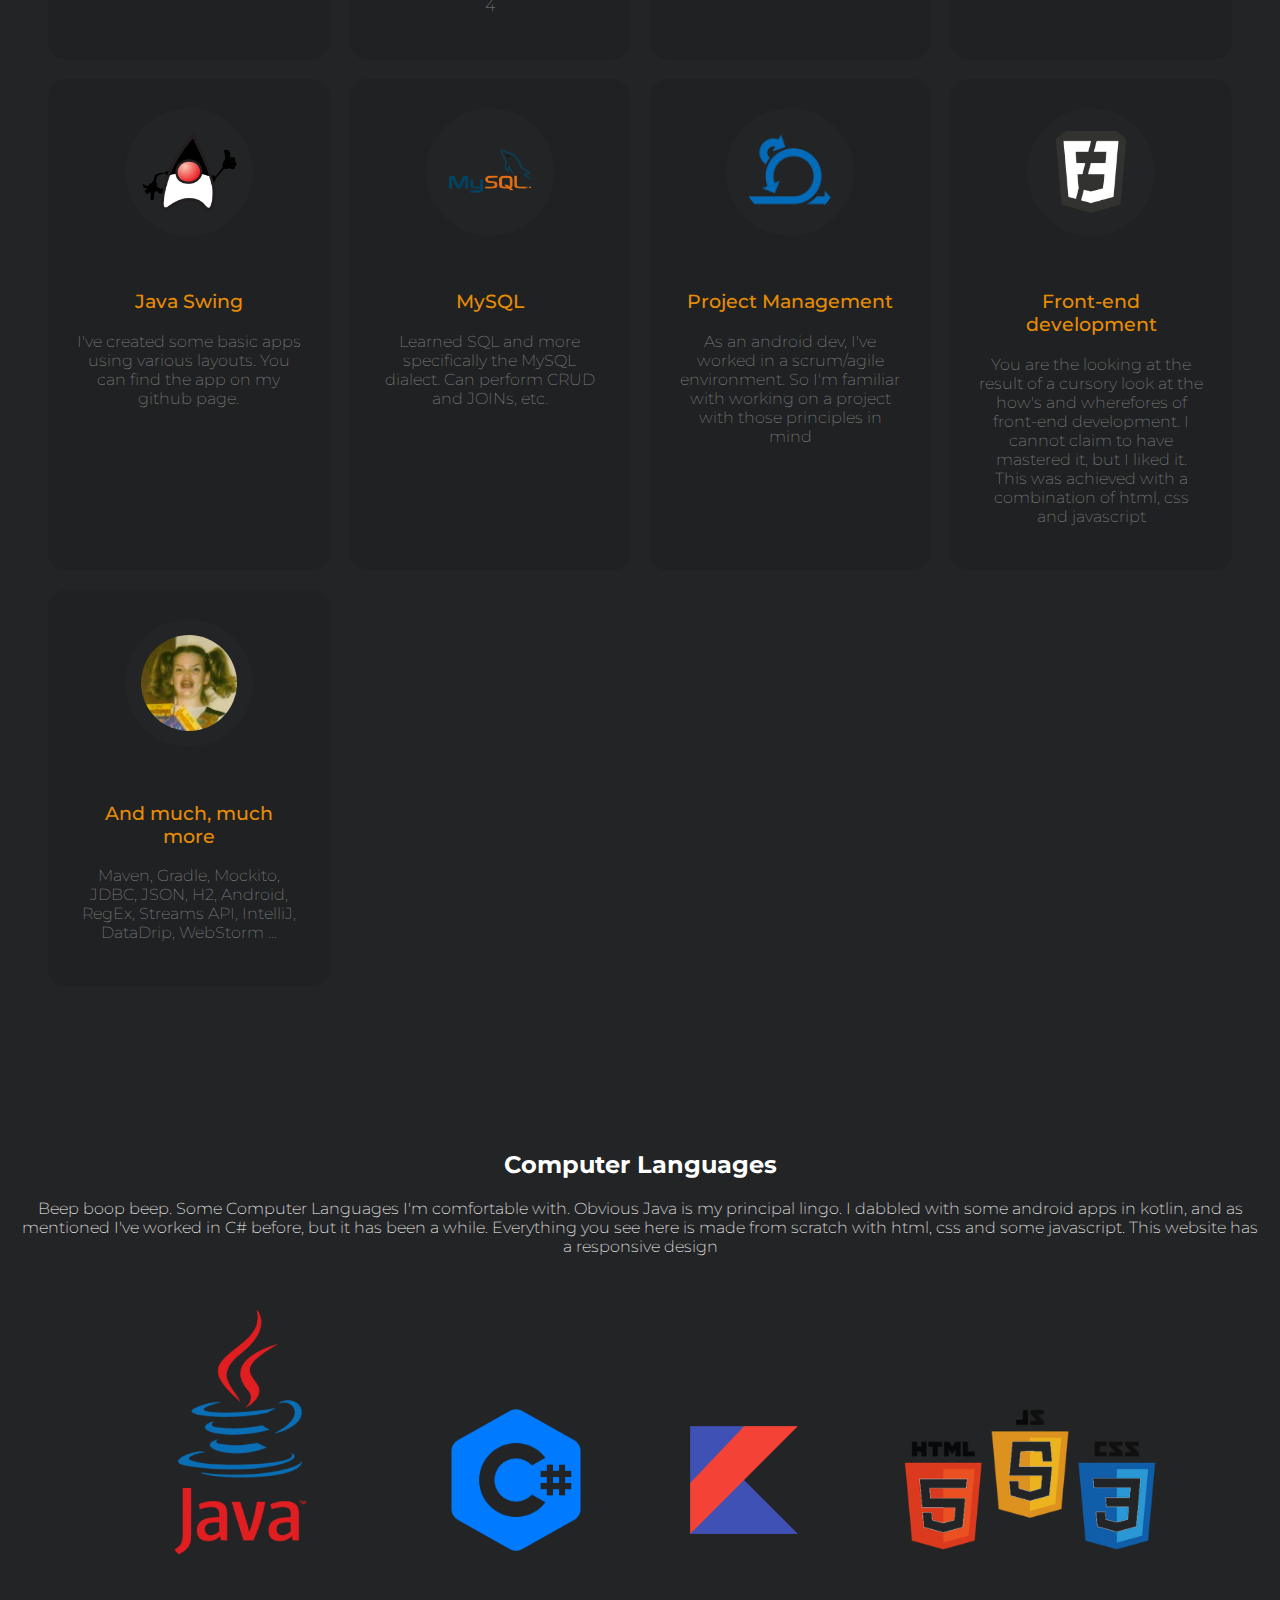
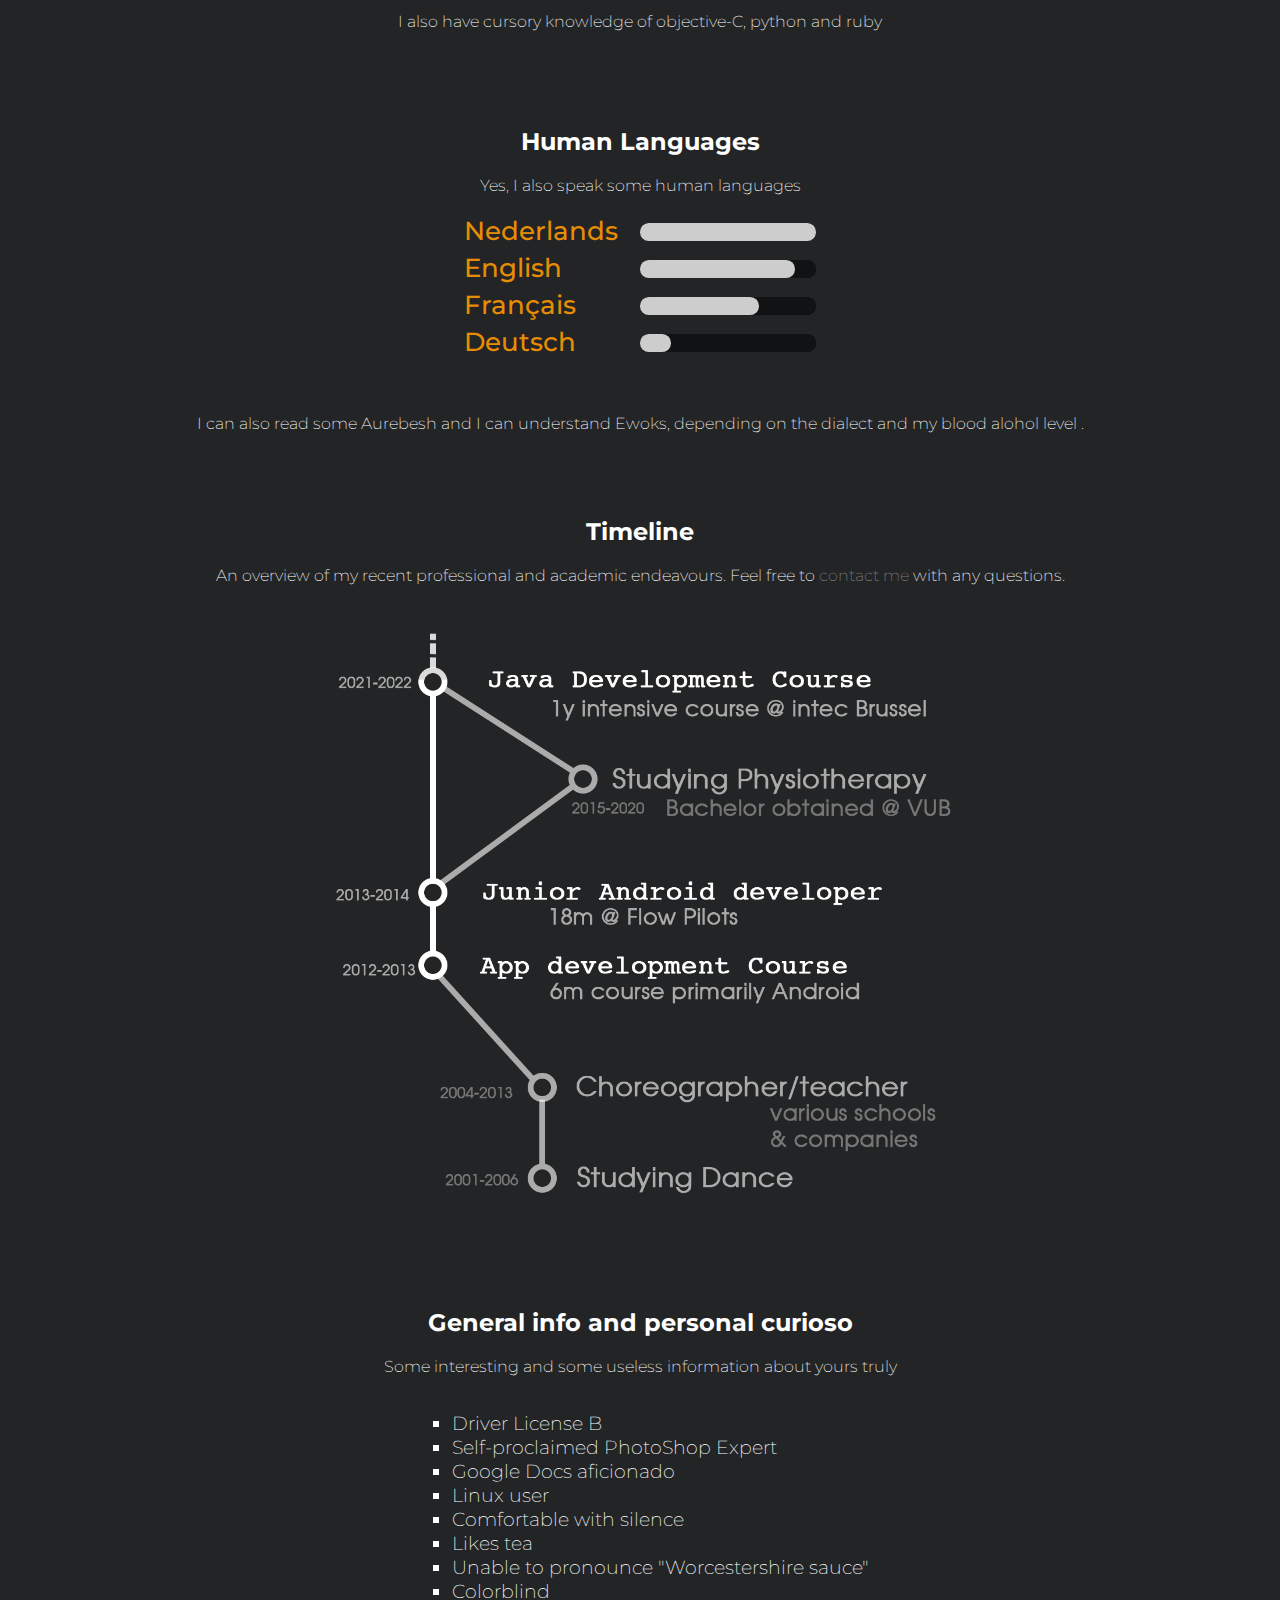
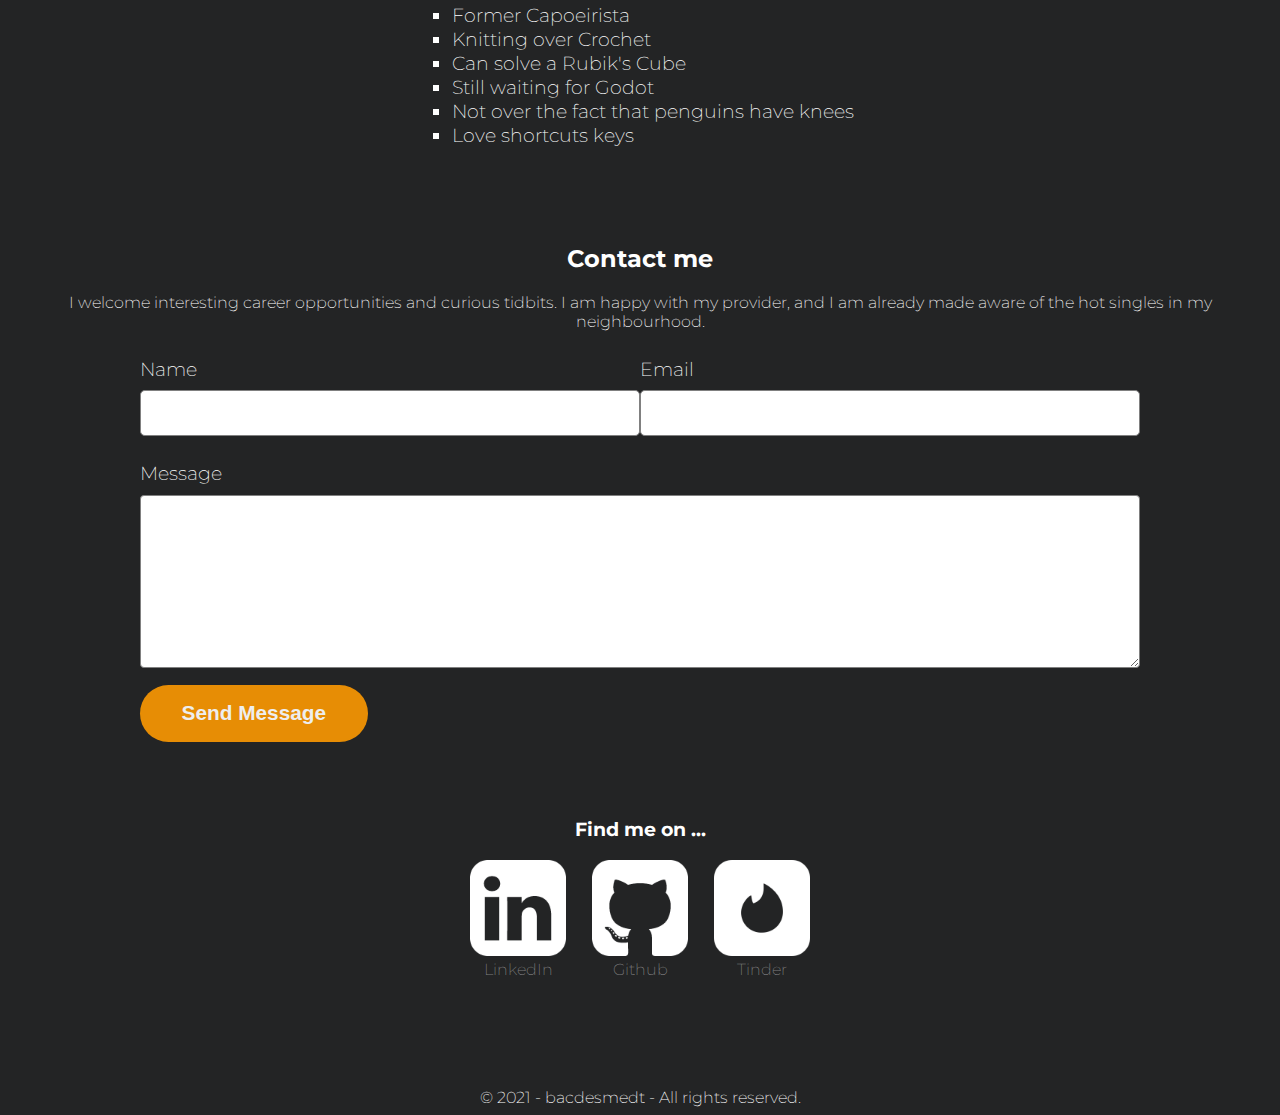
==== commit 63c8a2ff: "refactoring" ====
--- a/index.html
+++ b/index.html
@@ -221,10 +221,7 @@
         </p>
     </header>
     <div class="container">
-<!--        <form>-->
-<!--            <form class="contact-form" action="contactform.php" method="post">-->
-                    <form action="https://formsubmit.co/bac.desmedt@gmail.com" method="POST" />
-            <!--        <form action="mailto:bac.desmedt@gmail.com">-->
+        <form action="https://formsubmit.co/bac.desmedt@gmail.com" method="POST"/>
             <div class="info-input">
                 <div><label for="name">Name</label>
                     <input type="text" id="name" name="name"></div>
@@ -284,5 +281,5 @@
 </body>
 
 <script src="https://cdn.jsdelivr.net/npm/jquery@3.2.1/dist/jquery.min.js"></script>
-<script src="js/send-form.js"></script>
+<!--<script src="js/send-form.js"></script>-->
 </html>--- a/css/main.css
+++ b/css/main.css
@@ -273,18 +273,30 @@
   box-sizing: border-box;
   font-size: 1em;
 }
-#contact .container form input[type=submit] {
+#contact .container form button {
   background-color: var(--accent-color);
   color: var(--light-color);
   font-weight: bold;
   font-size: 1.3em;
   border: none;
-  margin-bottom: 5em;
   border-radius: 5em;
   display: inline-block;
   padding: 0.8em 2em;
   width: unset;
   cursor: pointer;
+}
+#contact .container form button:hover {
+  background-color: var(--light-color);
+  color: var(--accent-color);
+}
+#contact .container form .send {
+  display: flex;
+}
+#contact .container form #status {
+  padding: 1.2em;
+  color: red;
+  font-weight: 500;
+  margin: 0;
 }
 
 #socials {
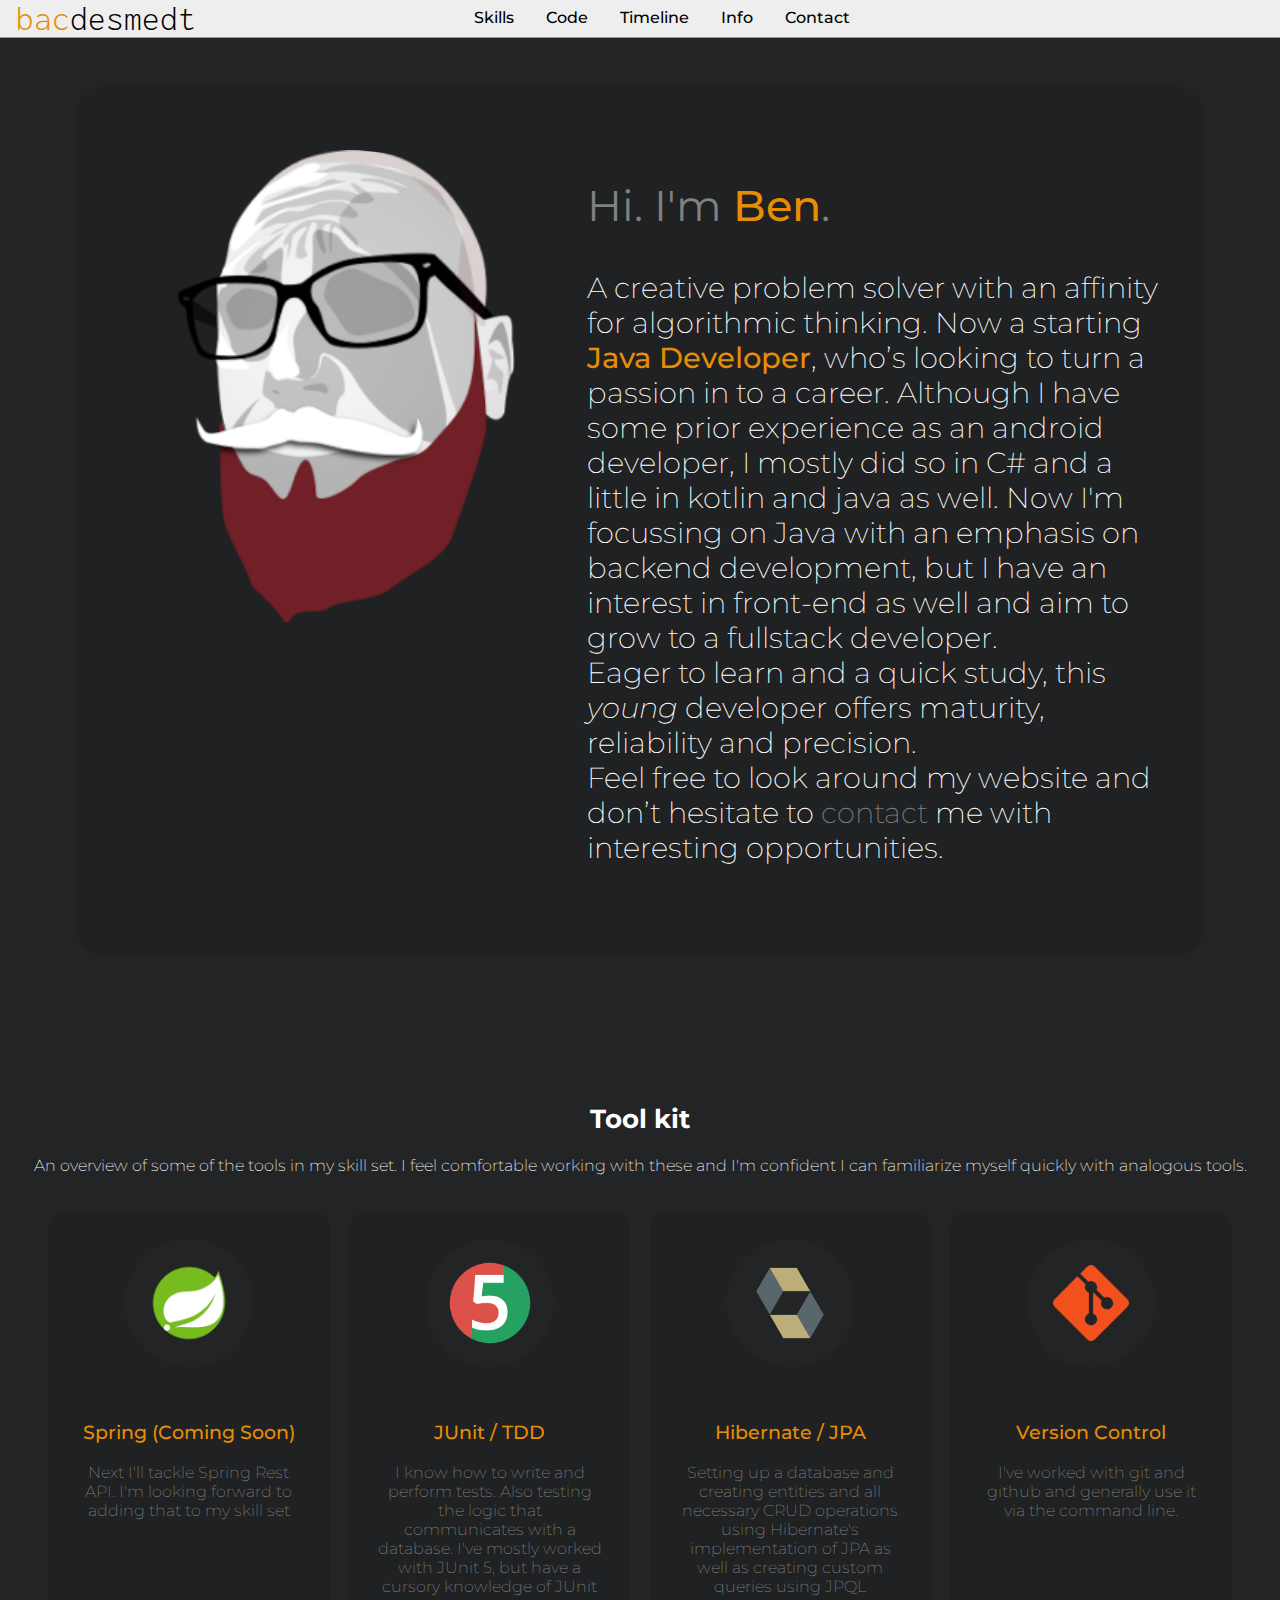
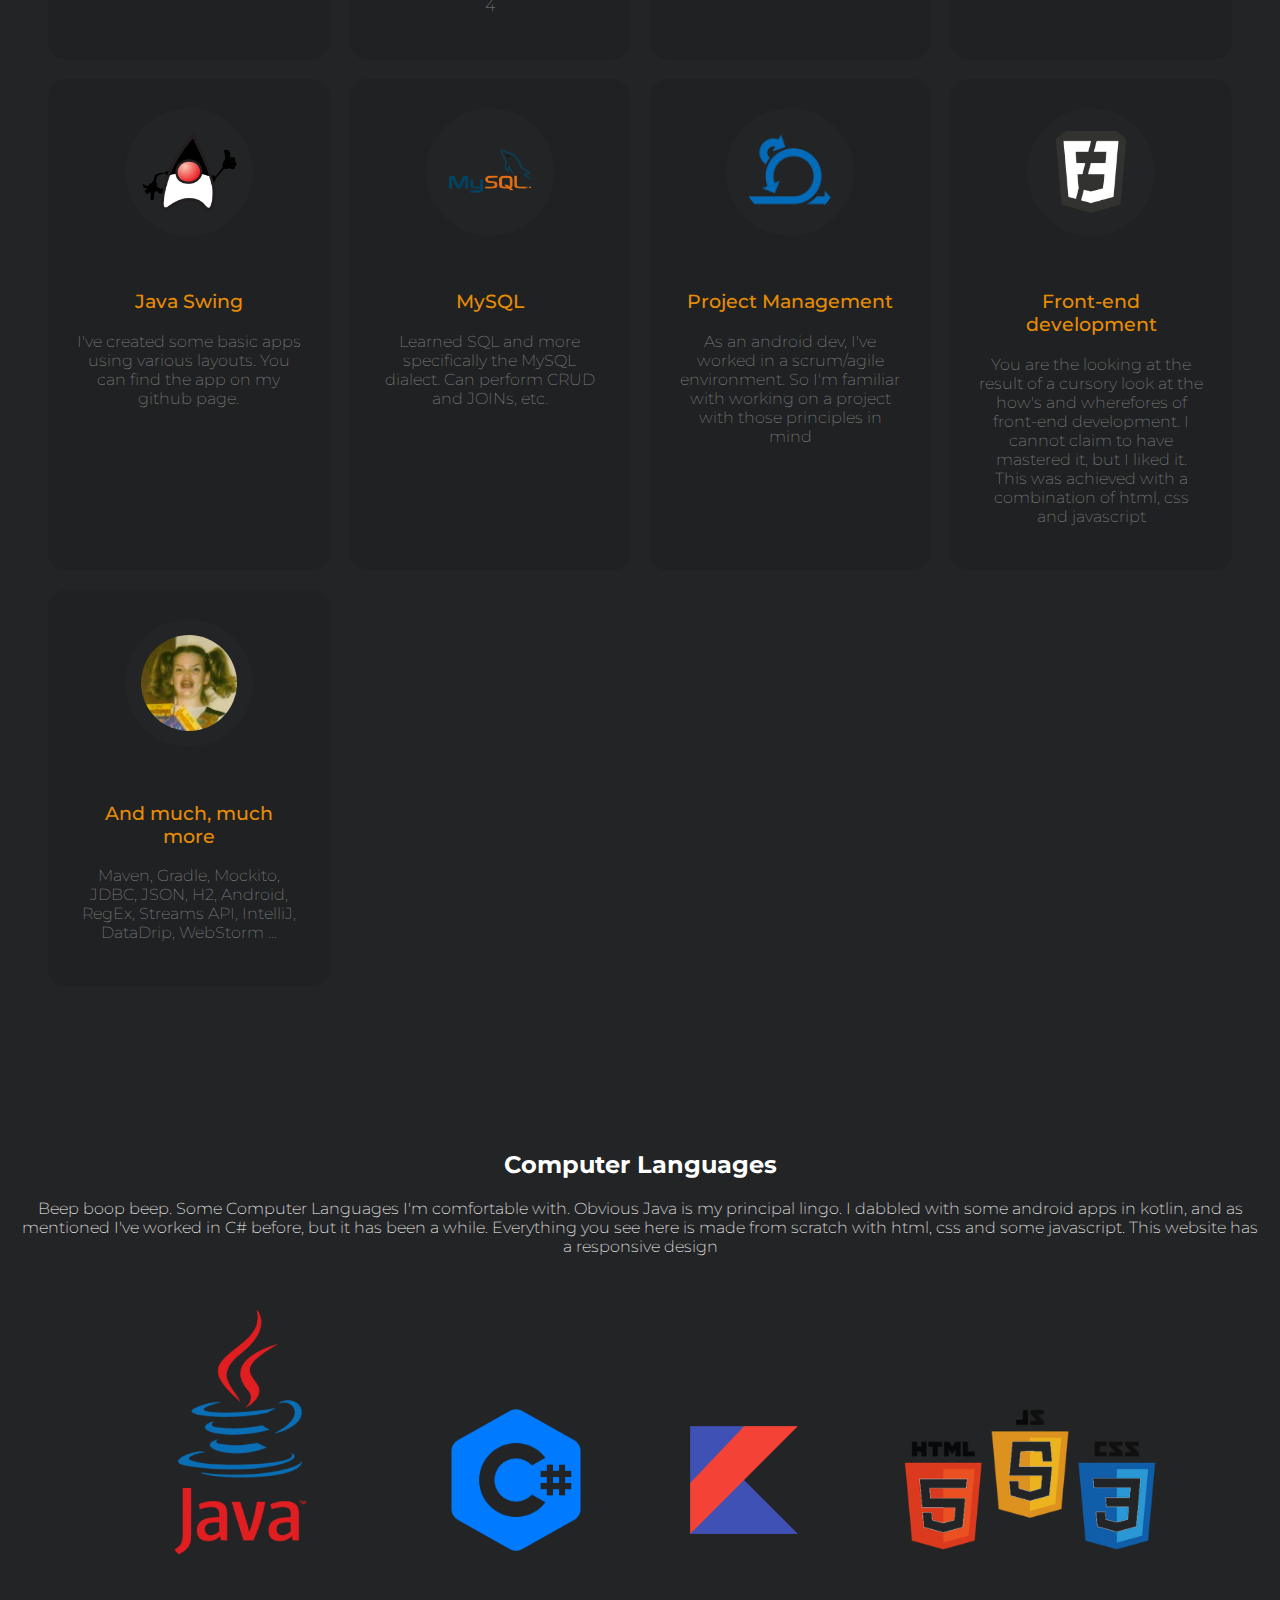
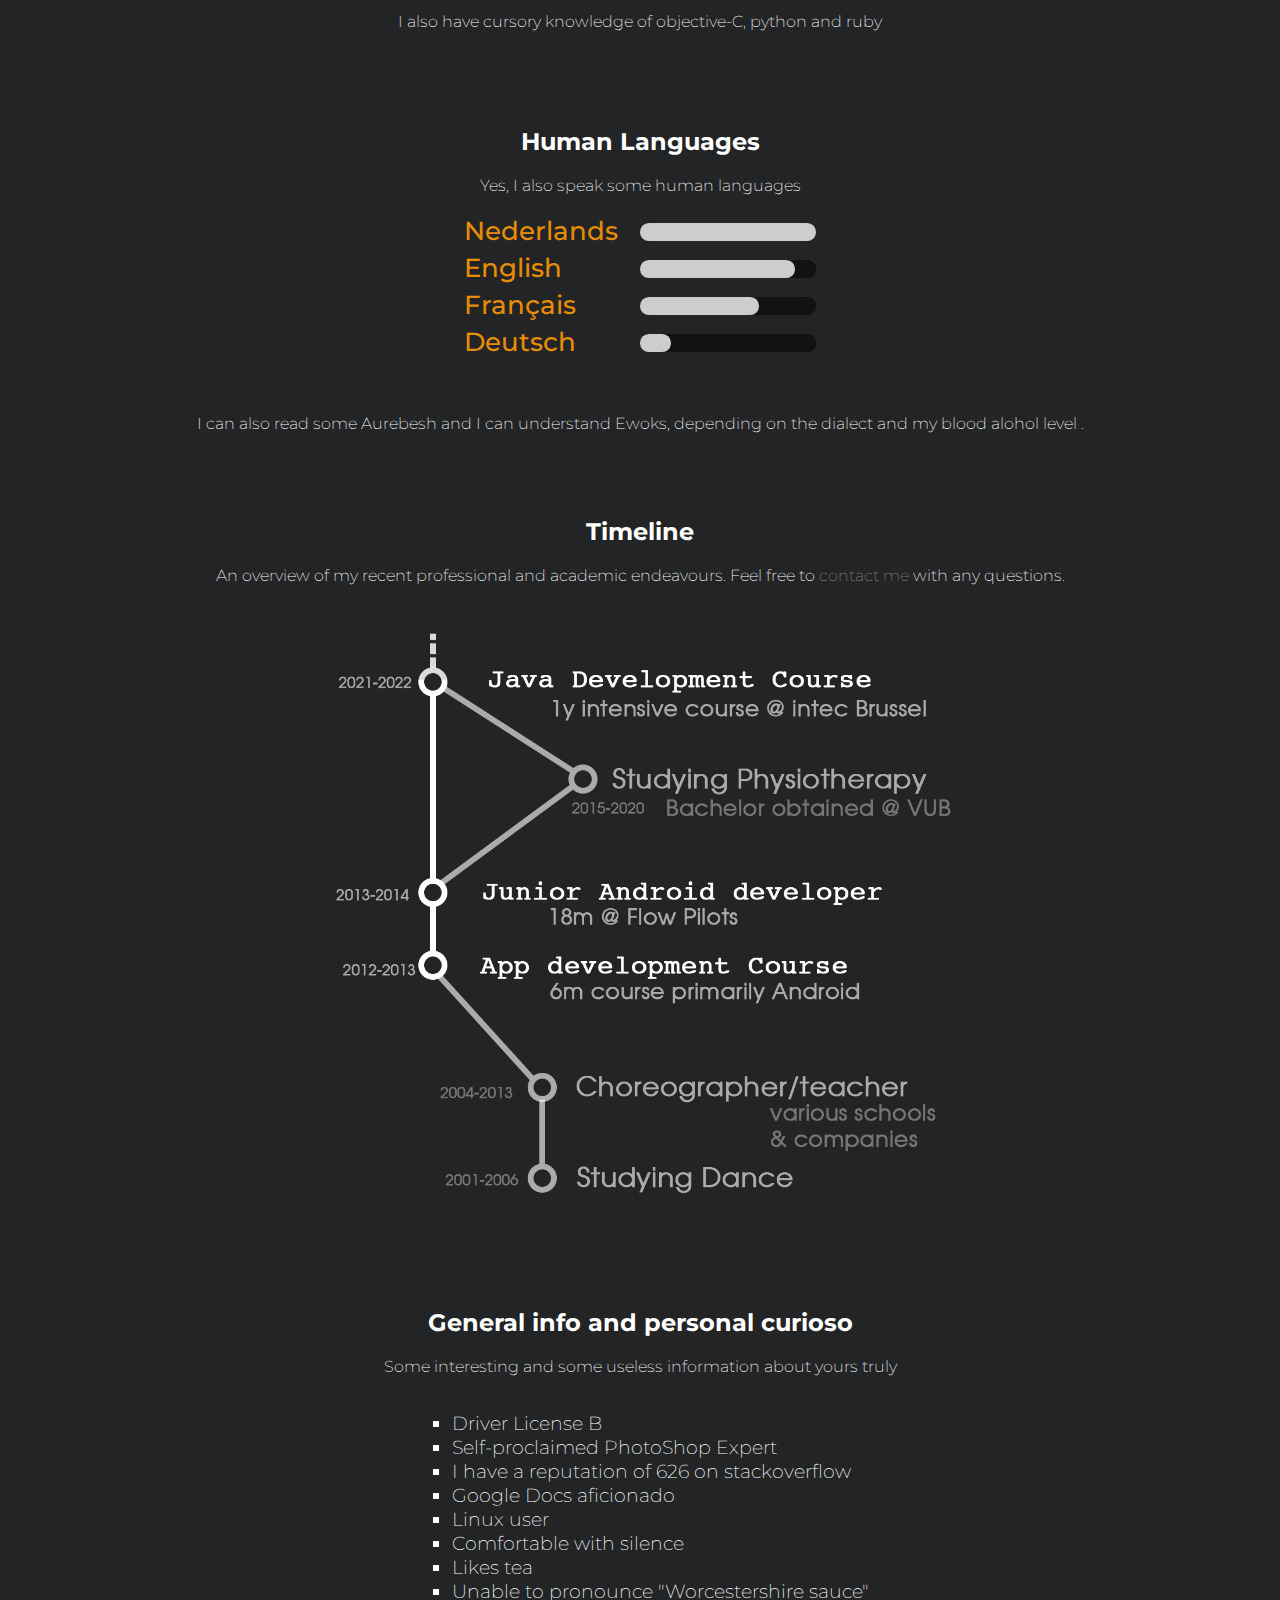
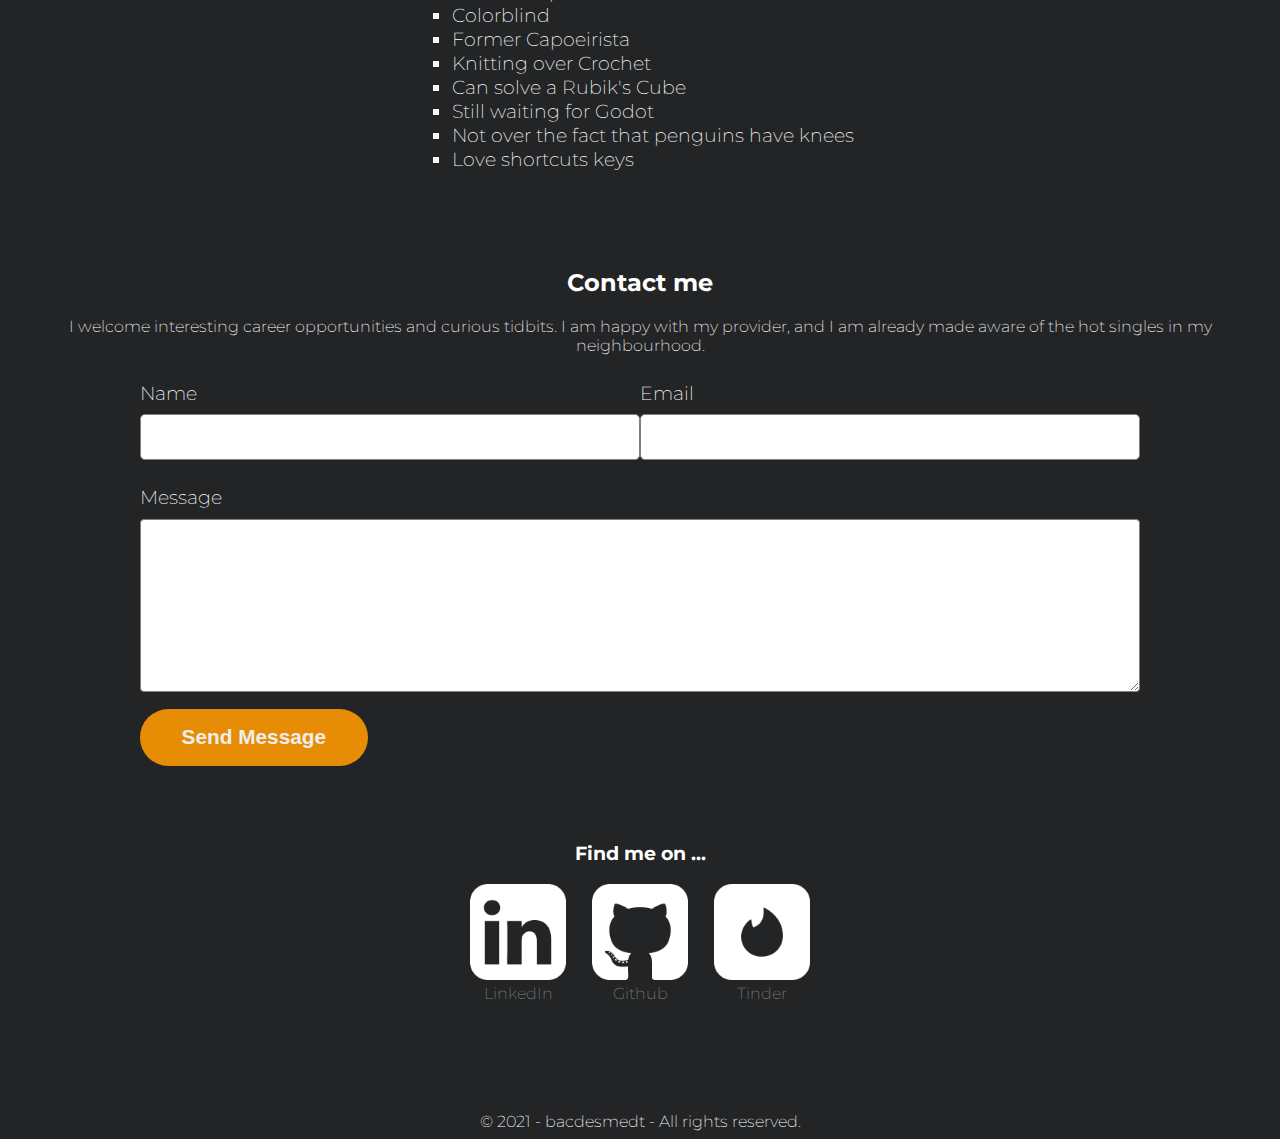
==== commit 3647fbc5: "new tidbit" ====
--- a/index.html
+++ b/index.html
@@ -197,6 +197,7 @@
         <ul class="curioso">
             <li>Driver License B</li>
             <li>Self-proclaimed PhotoShop Expert</li>
+            <li>I have a reputation of 626 on stackoverflow</li>
             <li>Google Docs aficionado</li>
             <li>Linux user</li>
             <li>Comfortable with silence</li>
@@ -221,7 +222,7 @@
         </p>
     </header>
     <div class="container">
-        <form action="https://formsubmit.co/bac.desmedt@gmail.com" method="POST"/>
+        <form action="https://formsubmit.co/bac.desmedt@gmail.com" method="POST">
             <div class="info-input">
                 <div><label for="name">Name</label>
                     <input type="text" id="name" name="name"></div>
@@ -268,7 +269,6 @@
                 </span>
             </a>
         </div>
-        <!--                    <li><a href="#" class="icon brands fa-instagram"><span class="label">Instagram</span></a></li>-->
 
     </div>
 </article>
